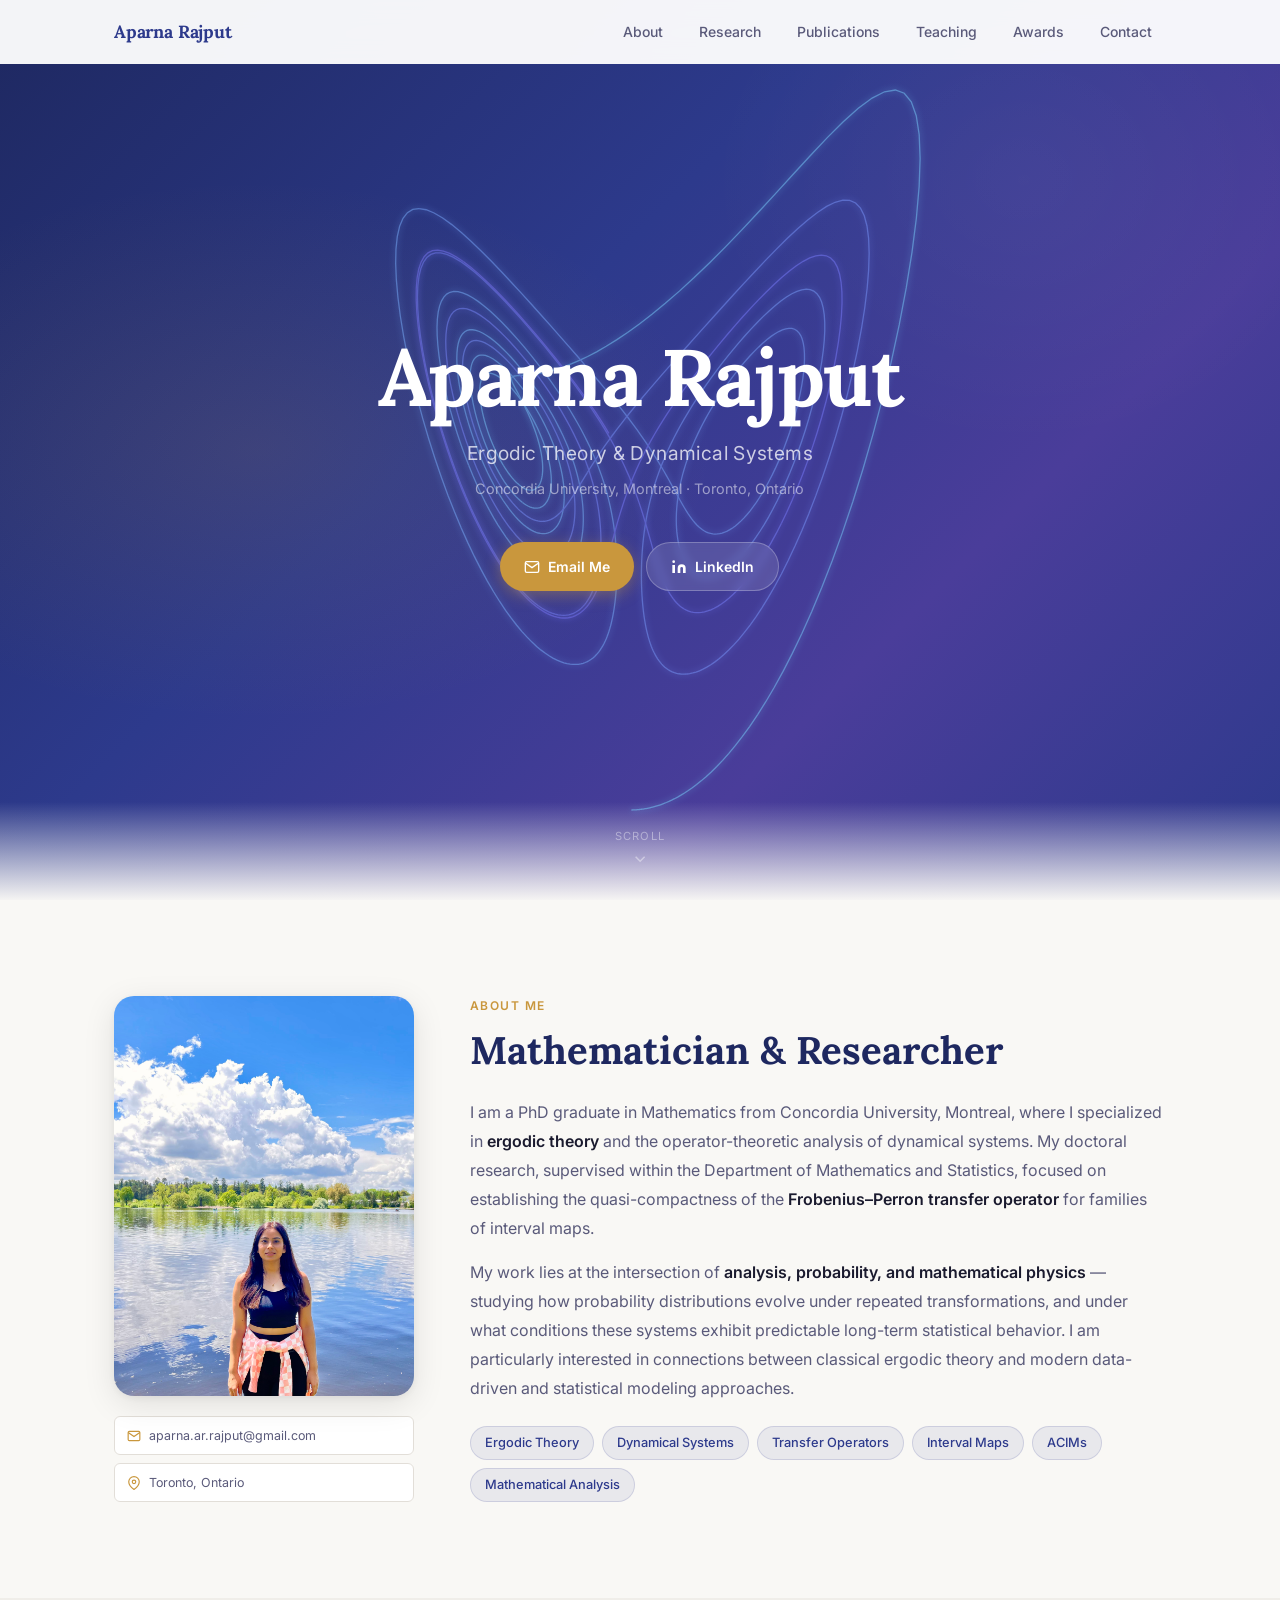
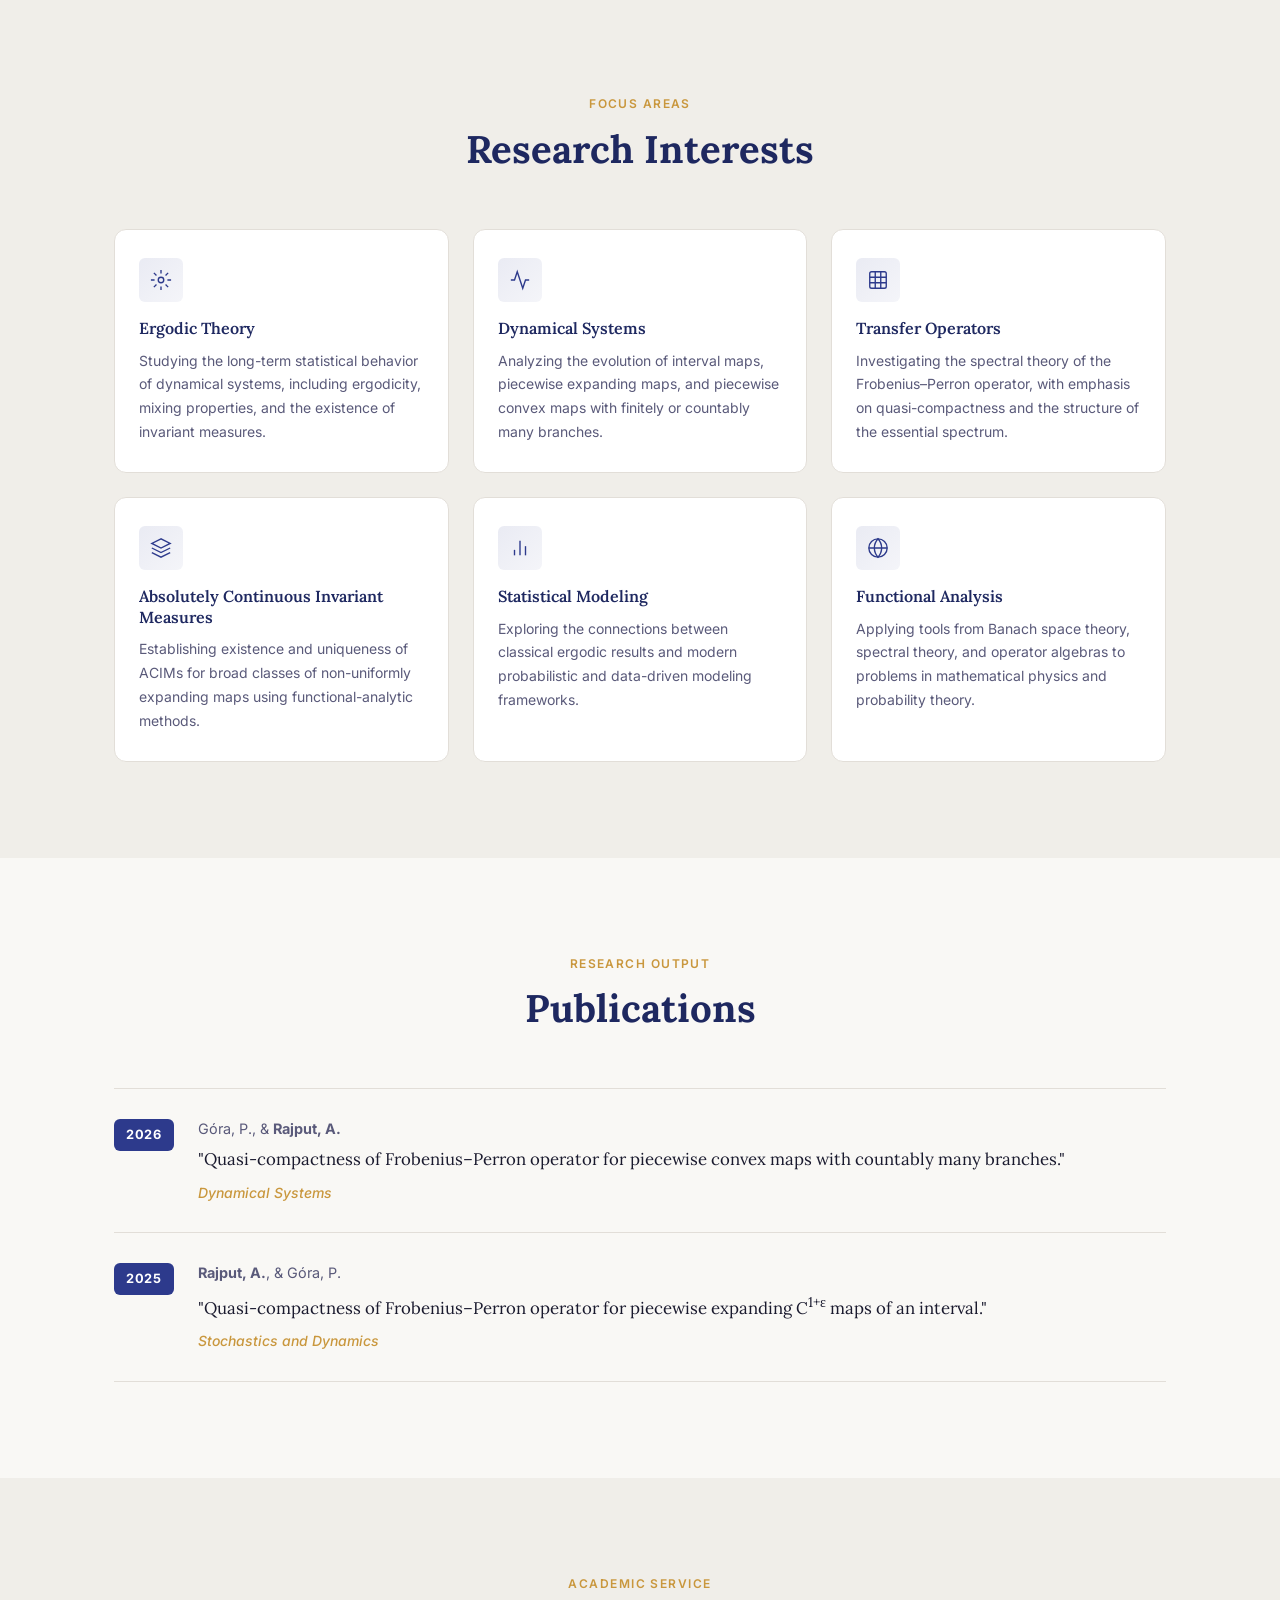
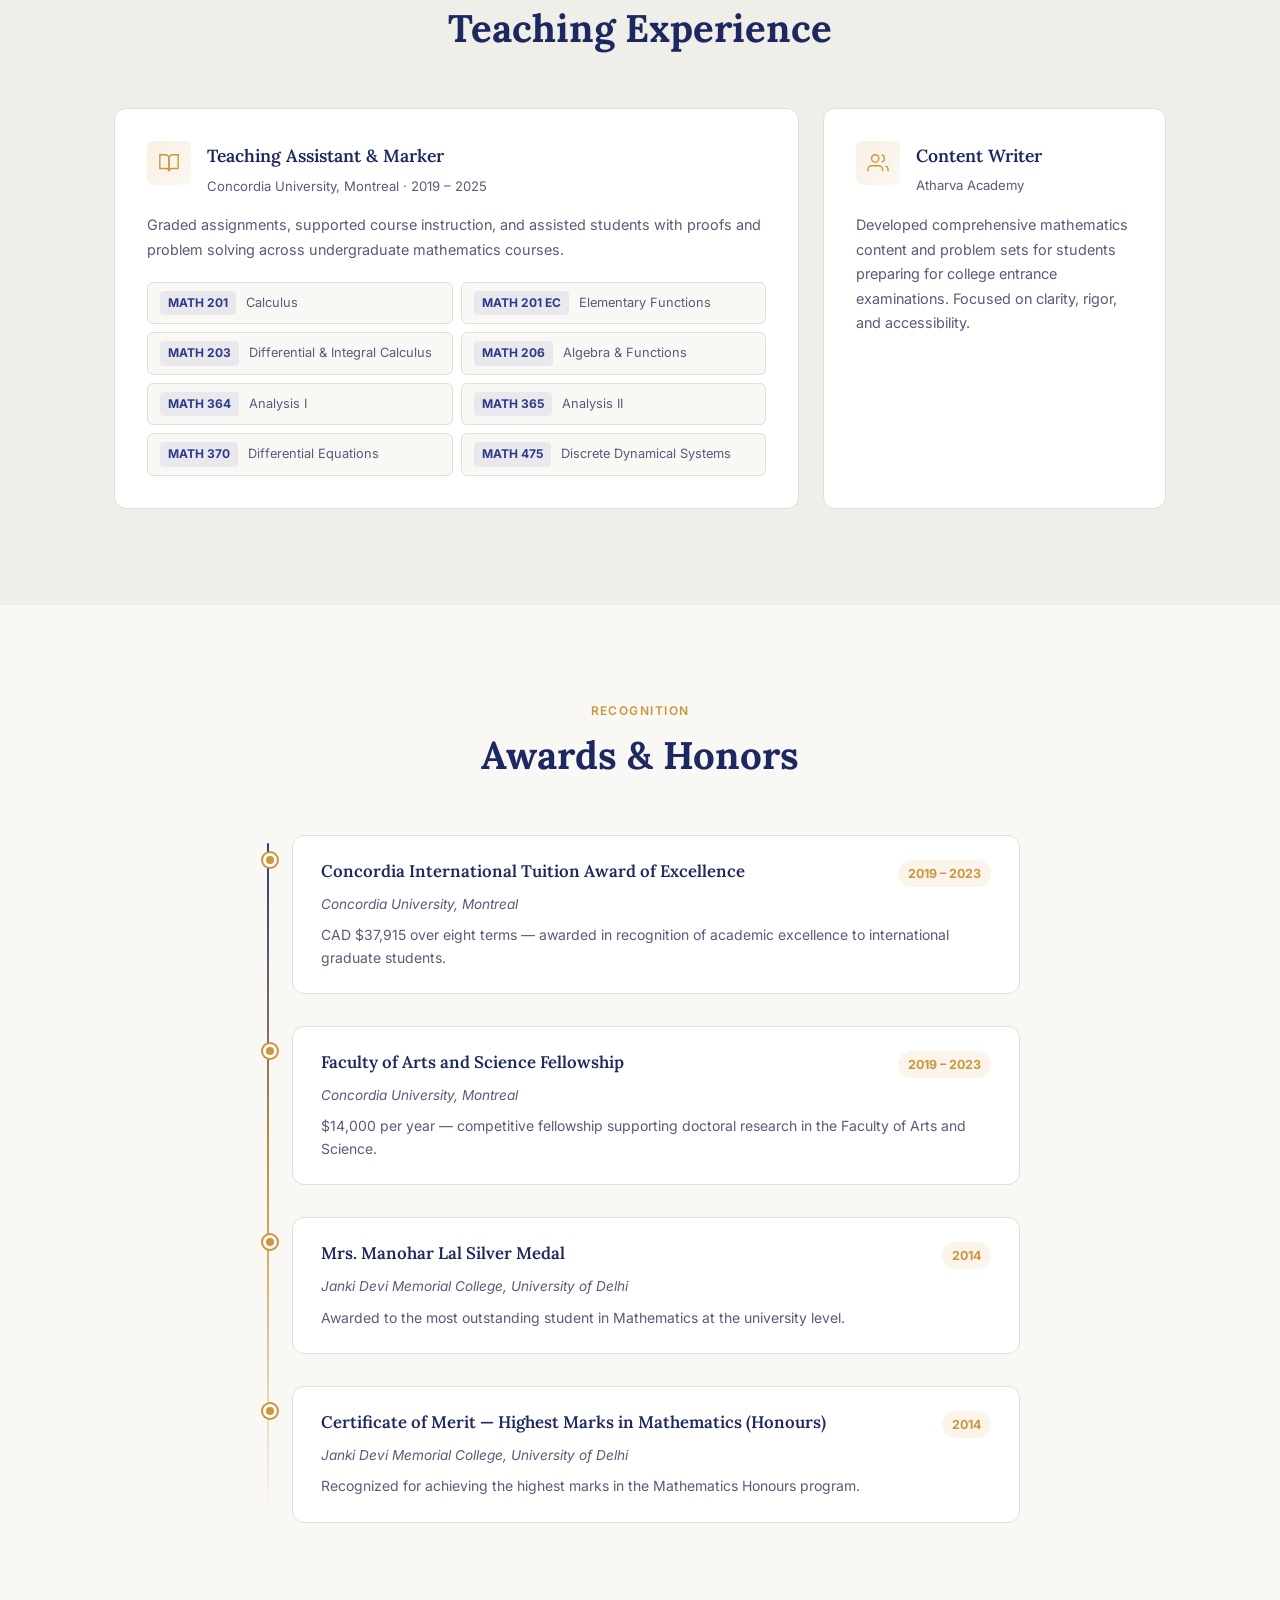
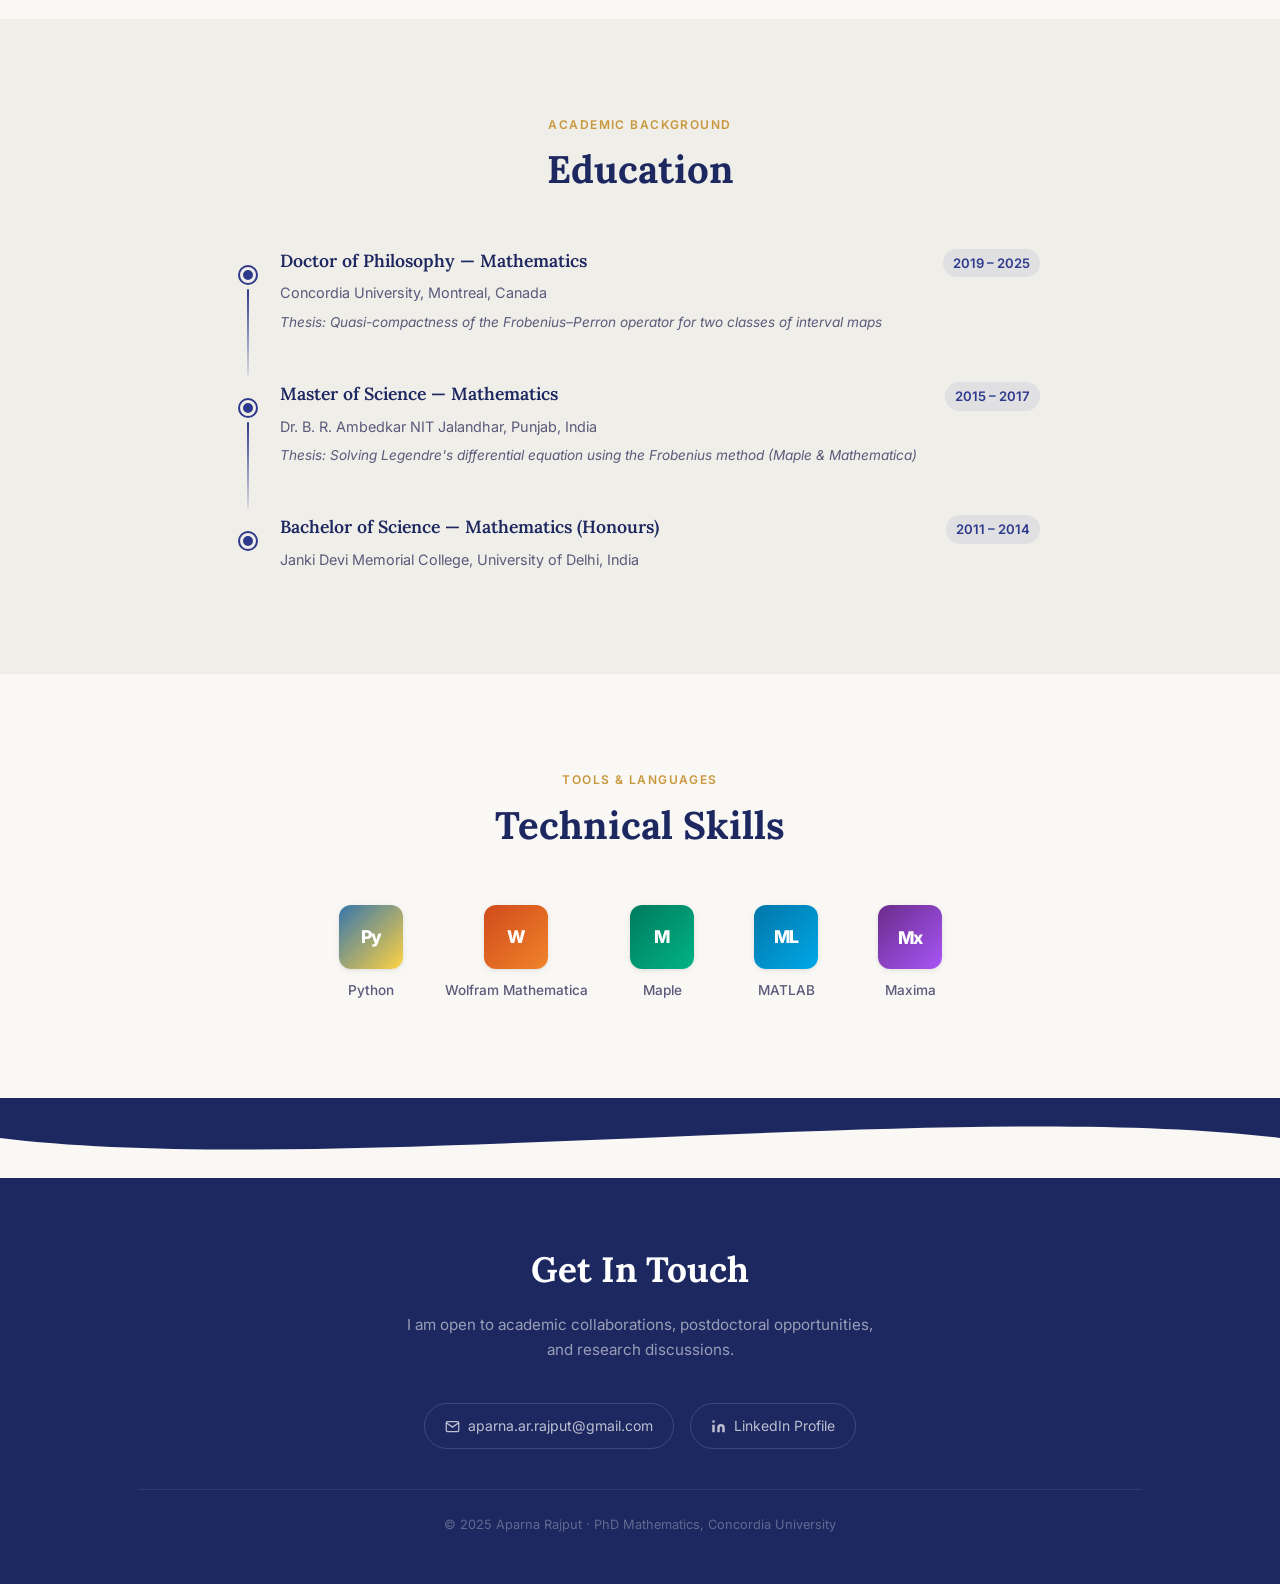
==== index.html @ 983466d7 "Initial commit: academic profile website Co-Authored-By: Claude Sonnet 4.6 <noreply@anthropic.com>" ====
<!DOCTYPE html>
<html lang="en">
<head>
  <meta charset="UTF-8" />
  <meta name="viewport" content="width=device-width, initial-scale=1.0" />
  <title>Aparna Rajput — Mathematician</title>
  <link rel="preconnect" href="https://fonts.googleapis.com" />
  <link rel="preconnect" href="https://fonts.gstatic.com" crossorigin />
  <link href="https://fonts.googleapis.com/css2?family=Lora:ital,wght@0,400;0,600;0,700;1,400&family=Inter:wght@300;400;500;600&display=swap" rel="stylesheet" />
  <link rel="stylesheet" href="style.css" />
</head>
<body>

  <!-- ======= NAVBAR ======= -->
  <nav class="navbar" id="navbar">
    <div class="nav-container">
      <a href="#home" class="nav-logo">Aparna Rajput</a>
      <button class="nav-toggle" id="navToggle" aria-label="Toggle navigation">
        <span></span><span></span><span></span>
      </button>
      <ul class="nav-links" id="navLinks">
        <li><a href="#about">About</a></li>
        <li><a href="#research">Research</a></li>
        <li><a href="#publications">Publications</a></li>
        <li><a href="#teaching">Teaching</a></li>
        <li><a href="#awards">Awards</a></li>
        <li><a href="#contact">Contact</a></li>
      </ul>
    </div>
  </nav>

  <!-- ======= HERO ======= -->
  <section class="hero" id="home">
    <div class="hero-bg"></div>
    <canvas id="lorenz-canvas" aria-hidden="true"></canvas>
    <div class="hero-content">    
      <h1 class="hero-name">Aparna Rajput</h1>
      <p class="hero-subtitle">Ergodic Theory &amp; Dynamical Systems</p>
      <p class="hero-institution">Concordia University, Montreal · Toronto, Ontario</p>
      <div class="hero-actions">
        <a href="mailto:aparna.ar.rajput@gmail.com" class="btn btn-primary">
          <svg viewBox="0 0 24 24" fill="none" stroke="currentColor" stroke-width="2"><path d="M4 4h16c1.1 0 2 .9 2 2v12c0 1.1-.9 2-2 2H4c-1.1 0-2-.9-2-2V6c0-1.1.9-2 2-2z"/><polyline points="22,6 12,13 2,6"/></svg>
          Email Me
        </a>
        <a href="https://linkedin.com/in/aparna-rajput-956a16123" target="_blank" rel="noopener" class="btn btn-secondary">
          <svg viewBox="0 0 24 24" fill="currentColor"><path d="M16 8a6 6 0 016 6v7h-4v-7a2 2 0 00-2-2 2 2 0 00-2 2v7h-4v-7a6 6 0 016-6zM2 9h4v12H2z"/><circle cx="4" cy="4" r="2"/></svg>
          LinkedIn
        </a>
      </div>
    </div>
    <div class="hero-scroll-hint">
      <span>scroll</span>
      <svg viewBox="0 0 24 24" fill="none" stroke="currentColor" stroke-width="2"><polyline points="6 9 12 15 18 9"/></svg>
    </div>
  </section>

  <!-- ======= ABOUT ======= -->
  <section class="section" id="about">
    <div class="container">
      <div class="about-grid">
        <div class="about-photo-col">
          <div class="photo-frame">
            <img src="assets/aparna-img.jpg" alt="Aparna Rajput" class="profile-photo" onerror="this.parentElement.classList.add('photo-placeholder')" />
            <div class="photo-overlay-text">Add your<br>photo here</div>
          </div>
          <div class="contact-pills">
            <a href="mailto:aparna.ar.rajput@gmail.com" class="contact-pill">
              <svg viewBox="0 0 24 24" fill="none" stroke="currentColor" stroke-width="2"><path d="M4 4h16c1.1 0 2 .9 2 2v12c0 1.1-.9 2-2 2H4c-1.1 0-2-.9-2-2V6c0-1.1.9-2 2-2z"/><polyline points="22,6 12,13 2,6"/></svg>
              aparna.ar.rajput@gmail.com
            </a>
            <span class="contact-pill no-link">
              <svg viewBox="0 0 24 24" fill="none" stroke="currentColor" stroke-width="2"><path d="M21 10c0 7-9 13-9 13s-9-6-9-13a9 9 0 0118 0z"/><circle cx="12" cy="10" r="3"/></svg>
              Toronto, Ontario
            </span>
          </div>
        </div>
        <div class="about-text-col">
          <div class="section-label">About Me</div>
          <h2 class="section-title">Mathematician &amp; Researcher</h2>
          <p class="about-bio">
            I am a PhD graduate in Mathematics from Concordia University, Montreal, where I specialized in <strong>ergodic theory</strong> and the operator-theoretic analysis of dynamical systems. My doctoral research, supervised within the Department of Mathematics and Statistics, focused on establishing the quasi-compactness of the <strong>Frobenius–Perron transfer operator</strong> for families of interval maps.
          </p>
          <p class="about-bio">
            My work lies at the intersection of <strong>analysis, probability, and mathematical physics</strong> — studying how probability distributions evolve under repeated transformations, and under what conditions these systems exhibit predictable long-term statistical behavior. I am particularly interested in connections between classical ergodic theory and modern data-driven and statistical modeling approaches.
          </p>
          <div class="keyword-tags">
            <span class="tag">Ergodic Theory</span>
            <span class="tag">Dynamical Systems</span>
            <span class="tag">Transfer Operators</span>
            <span class="tag">Interval Maps</span>
            <span class="tag">ACIMs</span>
            <span class="tag">Mathematical Analysis</span>
          </div>
        </div>
      </div>
    </div>
  </section>

  <!-- ======= RESEARCH INTERESTS ======= -->
  <section class="section section-alt" id="research">
    <div class="container">
      <div class="section-header">
        <div class="section-label">Focus Areas</div>
        <h2 class="section-title">Research Interests</h2>
      </div>
      <div class="research-grid">
        <div class="research-card">
          <div class="research-icon">
            <svg viewBox="0 0 24 24" fill="none" stroke="currentColor" stroke-width="1.5"><circle cx="12" cy="12" r="3"/><path d="M12 1v4M12 19v4M4.22 4.22l2.83 2.83M16.95 16.95l2.83 2.83M1 12h4M19 12h4M4.22 19.78l2.83-2.83M16.95 7.05l2.83-2.83"/></svg>
          </div>
          <h3>Ergodic Theory</h3>
          <p>Studying the long-term statistical behavior of dynamical systems, including ergodicity, mixing properties, and the existence of invariant measures.</p>
        </div>
        <div class="research-card">
          <div class="research-icon">
            <svg viewBox="0 0 24 24" fill="none" stroke="currentColor" stroke-width="1.5"><polyline points="22 12 18 12 15 21 9 3 6 12 2 12"/></svg>
          </div>
          <h3>Dynamical Systems</h3>
          <p>Analyzing the evolution of interval maps, piecewise expanding maps, and piecewise convex maps with finitely or countably many branches.</p>
        </div>
        <div class="research-card">
          <div class="research-icon">
            <svg viewBox="0 0 24 24" fill="none" stroke="currentColor" stroke-width="1.5"><rect x="3" y="3" width="18" height="18" rx="2"/><path d="M3 9h18M3 15h18M9 3v18M15 3v18"/></svg>
          </div>
          <h3>Transfer Operators</h3>
          <p>Investigating the spectral theory of the Frobenius–Perron operator, with emphasis on quasi-compactness and the structure of the essential spectrum.</p>
        </div>
        <div class="research-card">
          <div class="research-icon">
            <svg viewBox="0 0 24 24" fill="none" stroke="currentColor" stroke-width="1.5"><path d="M12 2L2 7l10 5 10-5-10-5zM2 17l10 5 10-5M2 12l10 5 10-5"/></svg>
          </div>
          <h3>Absolutely Continuous Invariant Measures</h3>
          <p>Establishing existence and uniqueness of ACIMs for broad classes of non-uniformly expanding maps using functional-analytic methods.</p>
        </div>
        <div class="research-card">
          <div class="research-icon">
            <svg viewBox="0 0 24 24" fill="none" stroke="currentColor" stroke-width="1.5"><line x1="18" y1="20" x2="18" y2="10"/><line x1="12" y1="20" x2="12" y2="4"/><line x1="6" y1="20" x2="6" y2="14"/></svg>
          </div>
          <h3>Statistical Modeling</h3>
          <p>Exploring the connections between classical ergodic results and modern probabilistic and data-driven modeling frameworks.</p>
        </div>
        <div class="research-card">
          <div class="research-icon">
            <svg viewBox="0 0 24 24" fill="none" stroke="currentColor" stroke-width="1.5"><circle cx="12" cy="12" r="10"/><path d="M2 12h20M12 2a15.3 15.3 0 014 10 15.3 15.3 0 01-4 10 15.3 15.3 0 01-4-10 15.3 15.3 0 014-10z"/></svg>
          </div>
          <h3>Functional Analysis</h3>
          <p>Applying tools from Banach space theory, spectral theory, and operator algebras to problems in mathematical physics and probability theory.</p>
        </div>
      </div>
    </div>
  </section>

  <!-- ======= PUBLICATIONS ======= -->
  <section class="section" id="publications">
    <div class="container">
      <div class="section-header">
        <div class="section-label">Research Output</div>
        <h2 class="section-title">Publications</h2>
      </div>
      <div class="publications-list">

        <div class="publication-item">
          <div class="pub-year-badge">2026</div>
          <div class="pub-content">
            <p class="pub-authors">Góra, P., &amp; <strong>Rajput, A.</strong></p>
            <p class="pub-title">"Quasi-compactness of Frobenius–Perron operator for piecewise convex maps with countably many branches."</p>
            <p class="pub-journal"><em>Dynamical Systems</em></p>
          </div>
        </div>

        <div class="publication-item">
          <div class="pub-year-badge">2025</div>
          <div class="pub-content">
            <p class="pub-authors"><strong>Rajput, A.</strong>, &amp; Góra, P.</p>
            <p class="pub-title">"Quasi-compactness of Frobenius–Perron operator for piecewise expanding C<sup>1+ε</sup> maps of an interval."</p>
            <p class="pub-journal"><em>Stochastics and Dynamics</em></p>
          </div>
        </div>

      </div>
    </div>
  </section>

  <!-- ======= TEACHING ======= -->
  <section class="section section-alt" id="teaching">
    <div class="container">
      <div class="section-header">
        <div class="section-label">Academic Service</div>
        <h2 class="section-title">Teaching Experience</h2>
      </div>
      <div class="teaching-grid">
        <div class="teaching-block">
          <div class="teaching-header">
            <div class="teaching-icon">
              <svg viewBox="0 0 24 24" fill="none" stroke="currentColor" stroke-width="1.5"><path d="M2 3h6a4 4 0 014 4v14a3 3 0 00-3-3H2z"/><path d="M22 3h-6a4 4 0 00-4 4v14a3 3 0 013-3h7z"/></svg>
            </div>
            <div>
              <h3>Teaching Assistant &amp; Marker</h3>
              <p class="teaching-institution">Concordia University, Montreal · 2019 – 2025</p>
            </div>
          </div>
          <p class="teaching-desc">Graded assignments, supported course instruction, and assisted students with proofs and problem solving across undergraduate mathematics courses.</p>
          <div class="course-list">
            <div class="course-item">
              <span class="course-code">MATH 201</span>
              <span class="course-name">Calculus</span>
            </div>
            <div class="course-item">
              <span class="course-code">MATH 201 EC</span>
              <span class="course-name">Elementary Functions</span>
            </div>
            <div class="course-item">
              <span class="course-code">MATH 203</span>
              <span class="course-name">Differential &amp; Integral Calculus</span>
            </div>
            <div class="course-item">
              <span class="course-code">MATH 206</span>
              <span class="course-name">Algebra &amp; Functions</span>
            </div>
            <div class="course-item">
              <span class="course-code">MATH 364</span>
              <span class="course-name">Analysis I</span>
            </div>
            <div class="course-item">
              <span class="course-code">MATH 365</span>
              <span class="course-name">Analysis II</span>
            </div>
            <div class="course-item">
              <span class="course-code">MATH 370</span>
              <span class="course-name">Differential Equations</span>
            </div>
            <div class="course-item">
              <span class="course-code">MATH 475</span>
              <span class="course-name">Discrete Dynamical Systems</span>
            </div>
          </div>
        </div>

        <div class="teaching-block">
          <div class="teaching-header">
            <div class="teaching-icon">
              <svg viewBox="0 0 24 24" fill="none" stroke="currentColor" stroke-width="1.5"><path d="M17 21v-2a4 4 0 00-4-4H5a4 4 0 00-4 4v2"/><circle cx="9" cy="7" r="4"/><path d="M23 21v-2a4 4 0 00-3-3.87M16 3.13a4 4 0 010 7.75"/></svg>
            </div>
            <div>
              <h3>Content Writer</h3>
              <p class="teaching-institution">Atharva Academy</p>
            </div>
          </div>
          <p class="teaching-desc">Developed comprehensive mathematics content and problem sets for students preparing for college entrance examinations. Focused on clarity, rigor, and accessibility.</p>
        </div>
      </div>
    </div>
  </section>

  <!-- ======= AWARDS ======= -->
  <section class="section" id="awards">
    <div class="container">
      <div class="section-header">
        <div class="section-label">Recognition</div>
        <h2 class="section-title">Awards &amp; Honors</h2>
      </div>
      <div class="awards-timeline">

        <div class="award-item">
          <div class="award-dot"></div>
          <div class="award-card">
            <div class="award-top">
              <h3 class="award-name">Concordia International Tuition Award of Excellence</h3>
              <span class="award-year">2019 – 2023</span>
            </div>
            <p class="award-institution">Concordia University, Montreal</p>
            <p class="award-detail">CAD $37,915 over eight terms — awarded in recognition of academic excellence to international graduate students.</p>
          </div>
        </div>

        <div class="award-item">
          <div class="award-dot"></div>
          <div class="award-card">
            <div class="award-top">
              <h3 class="award-name">Faculty of Arts and Science Fellowship</h3>
              <span class="award-year">2019 – 2023</span>
            </div>
            <p class="award-institution">Concordia University, Montreal</p>
            <p class="award-detail">$14,000 per year — competitive fellowship supporting doctoral research in the Faculty of Arts and Science.</p>
          </div>
        </div>

        <div class="award-item">
          <div class="award-dot"></div>
          <div class="award-card">
            <div class="award-top">
              <h3 class="award-name">Mrs. Manohar Lal Silver Medal</h3>
              <span class="award-year">2014</span>
            </div>
            <p class="award-institution">Janki Devi Memorial College, University of Delhi</p>
            <p class="award-detail">Awarded to the most outstanding student in Mathematics at the university level.</p>
          </div>
        </div>

        <div class="award-item">
          <div class="award-dot"></div>
          <div class="award-card">
            <div class="award-top">
              <h3 class="award-name">Certificate of Merit — Highest Marks in Mathematics (Honours)</h3>
              <span class="award-year">2014</span>
            </div>
            <p class="award-institution">Janki Devi Memorial College, University of Delhi</p>
            <p class="award-detail">Recognized for achieving the highest marks in the Mathematics Honours program.</p>
          </div>
        </div>

      </div>
    </div>
  </section>

  <!-- ======= EDUCATION ======= -->
  <section class="section section-alt" id="education">
    <div class="container">
      <div class="section-header">
        <div class="section-label">Academic Background</div>
        <h2 class="section-title">Education</h2>
      </div>
      <div class="edu-timeline">

        <div class="edu-item">
          <div class="edu-marker">
            <div class="edu-dot"></div>
            <div class="edu-line"></div>
          </div>
          <div class="edu-card">
            <div class="edu-degree-row">
              <h3 class="edu-degree">Doctor of Philosophy — Mathematics</h3>
              <span class="edu-years">2019 – 2025</span>
            </div>
            <p class="edu-institution">Concordia University, Montreal, Canada</p>
            <p class="edu-thesis">Thesis: Quasi-compactness of the Frobenius–Perron operator for two classes of interval maps</p>
          </div>
        </div>

        <div class="edu-item">
          <div class="edu-marker">
            <div class="edu-dot"></div>
            <div class="edu-line"></div>
          </div>
          <div class="edu-card">
            <div class="edu-degree-row">
              <h3 class="edu-degree">Master of Science — Mathematics</h3>
              <span class="edu-years">2015 – 2017</span>
            </div>
            <p class="edu-institution">Dr. B. R. Ambedkar NIT Jalandhar, Punjab, India</p>
            <p class="edu-thesis">Thesis: Solving Legendre's differential equation using the Frobenius method (Maple &amp; Mathematica)</p>
          </div>
        </div>

        <div class="edu-item">
          <div class="edu-marker">
            <div class="edu-dot"></div>
          </div>
          <div class="edu-card">
            <div class="edu-degree-row">
              <h3 class="edu-degree">Bachelor of Science — Mathematics (Honours)</h3>
              <span class="edu-years">2011 – 2014</span>
            </div>
            <p class="edu-institution">Janki Devi Memorial College, University of Delhi, India</p>
          </div>
        </div>

      </div>
    </div>
  </section>

  <!-- ======= SKILLS ======= -->
  <section class="section" id="skills">
    <div class="container">
      <div class="section-header">
        <div class="section-label">Tools &amp; Languages</div>
        <h2 class="section-title">Technical Skills</h2>
      </div>
      <div class="skills-grid">
        <div class="skill-item">
          <div class="skill-icon skill-python">Py</div>
          <span>Python</span>
        </div>
        <div class="skill-item">
          <div class="skill-icon skill-math">W</div>
          <span>Wolfram Mathematica</span>
        </div>
        <div class="skill-item">
          <div class="skill-icon skill-maple">M</div>
          <span>Maple</span>
        </div>
        <div class="skill-item">
          <div class="skill-icon skill-matlab">ML</div>
          <span>MATLAB</span>
        </div>
        <div class="skill-item">
          <div class="skill-icon skill-maxima">Mx</div>
          <span>Maxima</span>
        </div>
      </div>
    </div>
  </section>

  <!-- ======= CONTACT / FOOTER ======= -->
  <footer class="footer" id="contact">
    <div class="footer-wave">
      <svg viewBox="0 0 1440 80" preserveAspectRatio="none"><path d="M0,40 C360,80 1080,0 1440,40 L1440,80 L0,80 Z" fill="var(--color-bg)"/></svg>
    </div>
    <div class="footer-inner">
      <div class="container">
        <h2 class="footer-title">Get In Touch</h2>
        <p class="footer-sub">I am open to academic collaborations, postdoctoral opportunities, and research discussions.</p>
        <div class="footer-links">
          <a href="mailto:aparna.ar.rajput@gmail.com" class="footer-link">
            <svg viewBox="0 0 24 24" fill="none" stroke="currentColor" stroke-width="2"><path d="M4 4h16c1.1 0 2 .9 2 2v12c0 1.1-.9 2-2 2H4c-1.1 0-2-.9-2-2V6c0-1.1.9-2 2-2z"/><polyline points="22,6 12,13 2,6"/></svg>
            aparna.ar.rajput@gmail.com
          </a>
          <a href="https://linkedin.com/in/aparna-rajput-956a16123" target="_blank" rel="noopener" class="footer-link">
            <svg viewBox="0 0 24 24" fill="currentColor"><path d="M16 8a6 6 0 016 6v7h-4v-7a2 2 0 00-2-2 2 2 0 00-2 2v7h-4v-7a6 6 0 016-6zM2 9h4v12H2z"/><circle cx="4" cy="4" r="2"/></svg>
            LinkedIn Profile
          </a>
        </div>
        <div class="footer-divider"></div>
        <p class="footer-copy">&copy; 2025 Aparna Rajput · PhD Mathematics, Concordia University</p>
      </div>
    </div>
  </footer>

  <script src="script.js"></script>
</body>
</html>
---- style.css ----
/* ============================================================
   APARNA RAJPUT — ACADEMIC PROFILE
   ============================================================ */

/* ---- CUSTOM PROPERTIES ---- */
:root {
  --color-primary: #2D3A8C;
  --color-primary-light: #3D4EA8;
  --color-primary-dark: #1E2860;
  --color-accent: #C9973D;
  --color-accent-light: #E0AE55;
  --color-bg: #F9F8F5;
  --color-bg-alt: #F0EEE9;
  --color-surface: #FFFFFF;
  --color-text: #1A1A2E;
  --color-text-muted: #5A5A7A;
  --color-border: #E2DED8;

  --font-serif: 'Lora', Georgia, serif;
  --font-sans: 'Inter', -apple-system, BlinkMacSystemFont, sans-serif;

  --radius-sm: 6px;
  --radius-md: 12px;
  --radius-lg: 20px;
  --shadow-sm: 0 1px 4px rgba(0,0,0,0.07), 0 2px 8px rgba(0,0,0,0.05);
  --shadow-md: 0 4px 16px rgba(0,0,0,0.08), 0 2px 6px rgba(0,0,0,0.05);
  --shadow-lg: 0 8px 32px rgba(0,0,0,0.10), 0 2px 8px rgba(0,0,0,0.06);

  --navbar-height: 64px;
  --section-padding: 96px;
}

/* ---- RESET ---- */
*, *::before, *::after { box-sizing: border-box; margin: 0; padding: 0; }
html { scroll-behavior: smooth; font-size: 16px; }
body {
  font-family: var(--font-sans);
  background-color: var(--color-bg);
  color: var(--color-text);
  line-height: 1.7;
  -webkit-font-smoothing: antialiased;
}
img { max-width: 100%; display: block; }
a { color: inherit; text-decoration: none; }
ul { list-style: none; }

/* ---- LAYOUT ---- */
.container {
  max-width: 1100px;
  margin: 0 auto;
  padding: 0 24px;
}

.section {
  padding: var(--section-padding) 0;
  background: var(--color-bg);
}
.section-alt {
  background: var(--color-bg-alt);
}

.section-header {
  text-align: center;
  margin-bottom: 56px;
}

.section-label {
  font-family: var(--font-sans);
  font-size: 0.75rem;
  font-weight: 600;
  letter-spacing: 0.12em;
  text-transform: uppercase;
  color: var(--color-accent);
  margin-bottom: 10px;
}

.section-title {
  font-family: var(--font-serif);
  font-size: clamp(1.8rem, 3vw, 2.4rem);
  font-weight: 700;
  color: var(--color-primary-dark);
  line-height: 1.25;
}

/* ---- NAVBAR ---- */
.navbar {
  position: fixed;
  top: 0;
  left: 0;
  right: 0;
  z-index: 1000;
  height: var(--navbar-height);
  background: rgba(255, 255, 255, 0.95);
  backdrop-filter: blur(12px);
  -webkit-backdrop-filter: blur(12px);
  border-bottom: 1px solid transparent;
  transition: border-color 0.3s, box-shadow 0.3s;
}
.navbar.scrolled {
  border-bottom-color: var(--color-border);
  box-shadow: var(--shadow-sm);
}
.nav-container {
  max-width: 1100px;
  margin: 0 auto;
  padding: 0 24px;
  height: 100%;
  display: flex;
  align-items: center;
  justify-content: space-between;
}
.nav-logo {
  font-family: var(--font-serif);
  font-size: 1.1rem;
  font-weight: 700;
  color: var(--color-primary);
  letter-spacing: -0.01em;
}
.nav-links {
  display: flex;
  align-items: center;
  gap: 8px;
}
.nav-links a {
  font-size: 0.875rem;
  font-weight: 500;
  color: var(--color-text-muted);
  padding: 6px 14px;
  border-radius: var(--radius-sm);
  transition: color 0.2s, background 0.2s;
}
.nav-links a:hover,
.nav-links a.active {
  color: var(--color-primary);
  background: rgba(45, 58, 140, 0.07);
}
.nav-toggle {
  display: none;
  flex-direction: column;
  gap: 5px;
  background: none;
  border: none;
  cursor: pointer;
  padding: 4px;
}
.nav-toggle span {
  display: block;
  width: 22px;
  height: 2px;
  background: var(--color-text);
  border-radius: 2px;
  transition: transform 0.3s, opacity 0.3s;
}
.nav-toggle.open span:nth-child(1) { transform: translateY(7px) rotate(45deg); }
.nav-toggle.open span:nth-child(2) { opacity: 0; }
.nav-toggle.open span:nth-child(3) { transform: translateY(-7px) rotate(-45deg); }

/* ---- HERO ---- */
.hero {
  position: relative;
  min-height: 100vh;
  display: flex;
  flex-direction: column;
  align-items: center;
  justify-content: center;
  overflow: hidden;
  padding: calc(var(--navbar-height) + 40px) 24px 80px;
}
.hero-bg {
  position: absolute;
  inset: 0;
  background: linear-gradient(135deg,
    var(--color-primary-dark) 0%,
    var(--color-primary) 40%,
    #4A3D9A 70%,
    #2D3A8C 100%);
  z-index: 0;
}
.hero-bg::before {
  content: '';
  position: absolute;
  inset: 0;
  background:
    radial-gradient(ellipse 60% 50% at 20% 50%, rgba(201,151,61,0.12) 0%, transparent 60%),
    radial-gradient(ellipse 50% 60% at 80% 20%, rgba(255,255,255,0.04) 0%, transparent 50%);
}
.hero-bg::after {
  content: '';
  position: absolute;
  bottom: -2px;
  left: 0;
  right: 0;
  height: 100px;
  background: linear-gradient(to bottom, transparent, var(--color-bg));
}
#lorenz-canvas {
  position: absolute;
  inset: 0;
  width: 100%;
  height: 100%;
  z-index: 0;
  opacity: 0.55;
  pointer-events: none;
}
.hero-content {
  position: relative;
  z-index: 1;
  text-align: center;
  max-width: 760px;
}
.hero-tag {
  display: inline-block;
  font-size: 0.8rem;
  font-weight: 600;
  letter-spacing: 0.14em;
  text-transform: uppercase;
  color: var(--color-accent-light);
  background: rgba(201,151,61,0.15);
  border: 1px solid rgba(201,151,61,0.3);
  border-radius: 100px;
  padding: 5px 16px;
  margin-bottom: 24px;
}
.hero-name {
  font-family: var(--font-serif);
  font-size: clamp(2.8rem, 7vw, 5rem);
  font-weight: 700;
  color: #FFFFFF;
  line-height: 1.1;
  letter-spacing: -0.02em;
  margin-bottom: 16px;
}
.hero-subtitle {
  font-size: clamp(1rem, 2vw, 1.2rem);
  font-weight: 400;
  color: rgba(255,255,255,0.75);
  margin-bottom: 8px;
  letter-spacing: 0.02em;
}
.hero-institution {
  font-size: 0.9rem;
  color: rgba(255,255,255,0.5);
  margin-bottom: 40px;
}
.hero-actions {
  display: flex;
  gap: 12px;
  justify-content: center;
  flex-wrap: wrap;
}

/* ---- BUTTONS ---- */
.btn {
  display: inline-flex;
  align-items: center;
  gap: 8px;
  padding: 12px 24px;
  border-radius: 100px;
  font-size: 0.875rem;
  font-weight: 600;
  transition: transform 0.2s, box-shadow 0.2s, background 0.2s;
  cursor: pointer;
}
.btn svg { width: 16px; height: 16px; flex-shrink: 0; }
.btn:hover { transform: translateY(-2px); }
.btn-primary {
  background: var(--color-accent);
  color: #fff;
  box-shadow: 0 4px 16px rgba(201,151,61,0.4);
}
.btn-primary:hover {
  background: var(--color-accent-light);
  box-shadow: 0 6px 20px rgba(201,151,61,0.5);
}
.btn-secondary {
  background: rgba(255,255,255,0.12);
  color: #fff;
  border: 1px solid rgba(255,255,255,0.25);
  backdrop-filter: blur(4px);
}
.btn-secondary:hover {
  background: rgba(255,255,255,0.2);
}
.btn-outline {
  background: transparent;
  color: rgba(255,255,255,0.85);
  border: 1px solid rgba(255,255,255,0.3);
}
.btn-outline:hover {
  background: rgba(255,255,255,0.08);
  color: #fff;
}

/* Scroll hint */
.hero-scroll-hint {
  position: absolute;
  bottom: 32px;
  left: 50%;
  transform: translateX(-50%);
  z-index: 1;
  display: flex;
  flex-direction: column;
  align-items: center;
  gap: 4px;
  color: rgba(255,255,255,0.4);
  font-size: 0.7rem;
  letter-spacing: 0.1em;
  text-transform: uppercase;
  animation: bounce 2s ease-in-out infinite;
}
.hero-scroll-hint svg { width: 18px; height: 18px; }
@keyframes bounce {
  0%, 100% { transform: translateX(-50%) translateY(0); }
  50% { transform: translateX(-50%) translateY(6px); }
}

/* ---- ABOUT ---- */
.about-grid {
  display: grid;
  grid-template-columns: 300px 1fr;
  gap: 56px;
  align-items: start;
}
.photo-frame {
  position: relative;
  border-radius: var(--radius-lg);
  overflow: hidden;
  aspect-ratio: 3/4;
  background: var(--color-bg-alt);
  box-shadow: var(--shadow-lg);
  /* Force GPU layer — prevents border-radius compositing blur */
  transform: translateZ(0);
  -webkit-transform: translateZ(0);
  /* Crisp subpixel rendering */
  -webkit-backface-visibility: hidden;
  backface-visibility: hidden;
}
.profile-photo {
  /* Absolute fill ensures object-fit works even when parent height
     comes only from aspect-ratio (avoids stretch in some browsers) */
  position: absolute;
  inset: 0;
  width: 100%;
  height: 100%;
  object-fit: cover;
  object-position: center top;
  image-rendering: -webkit-optimize-contrast;
}
.photo-frame.photo-placeholder .profile-photo {
  display: none;
}
.photo-overlay-text {
  display: none;
  position: absolute;
  inset: 0;
  align-items: center;
  justify-content: center;
  text-align: center;
  color: var(--color-text-muted);
  font-size: 0.9rem;
  line-height: 1.5;
  background: linear-gradient(135deg, var(--color-bg-alt), var(--color-border));
}
.photo-frame.photo-placeholder .photo-overlay-text {
  display: flex;
}
.contact-pills {
  display: flex;
  flex-direction: column;
  gap: 8px;
  margin-top: 20px;
}
.contact-pill {
  display: flex;
  align-items: center;
  gap: 8px;
  font-size: 0.78rem;
  color: var(--color-text-muted);
  padding: 8px 12px;
  background: var(--color-surface);
  border-radius: var(--radius-sm);
  border: 1px solid var(--color-border);
  transition: color 0.2s, border-color 0.2s;
  word-break: break-all;
}
.contact-pill svg { width: 14px; height: 14px; flex-shrink: 0; color: var(--color-accent); }
.contact-pill:hover { color: var(--color-primary); border-color: var(--color-primary); }
.contact-pill.no-link { cursor: default; }
.contact-pill.no-link:hover { color: var(--color-text-muted); border-color: var(--color-border); }

.about-text-col .section-label { text-align: left; }
.about-text-col .section-title { text-align: left; margin-bottom: 24px; }
.about-bio {
  color: var(--color-text-muted);
  margin-bottom: 16px;
  font-size: 1rem;
  line-height: 1.8;
}
.about-bio strong { color: var(--color-text); font-weight: 600; }
.keyword-tags {
  display: flex;
  flex-wrap: wrap;
  gap: 8px;
  margin-top: 24px;
}
.tag {
  font-size: 0.8rem;
  font-weight: 500;
  padding: 5px 14px;
  border-radius: 100px;
  background: rgba(45,58,140,0.08);
  color: var(--color-primary);
  border: 1px solid rgba(45,58,140,0.15);
}

/* ---- RESEARCH CARDS ---- */
.research-grid {
  display: grid;
  grid-template-columns: repeat(3, 1fr);
  gap: 24px;
}
.research-card {
  background: var(--color-surface);
  border-radius: var(--radius-md);
  padding: 28px 24px;
  border: 1px solid var(--color-border);
  transition: transform 0.25s, box-shadow 0.25s, border-color 0.25s;
}
.research-card:hover {
  transform: translateY(-4px);
  box-shadow: var(--shadow-md);
  border-color: rgba(45,58,140,0.2);
}
.research-icon {
  width: 44px;
  height: 44px;
  background: linear-gradient(135deg, rgba(45,58,140,0.1), rgba(45,58,140,0.05));
  border-radius: var(--radius-sm);
  display: flex;
  align-items: center;
  justify-content: center;
  margin-bottom: 16px;
  color: var(--color-primary);
}
.research-icon svg { width: 22px; height: 22px; }
.research-card h3 {
  font-family: var(--font-serif);
  font-size: 1rem;
  font-weight: 600;
  color: var(--color-primary-dark);
  margin-bottom: 10px;
  line-height: 1.3;
}
.research-card p {
  font-size: 0.875rem;
  color: var(--color-text-muted);
  line-height: 1.7;
}

/* ---- PUBLICATIONS ---- */
.publications-list {
  display: flex;
  flex-direction: column;
  gap: 0;
}
.publication-item {
  display: flex;
  gap: 24px;
  padding: 28px 0;
  border-bottom: 1px solid var(--color-border);
  align-items: flex-start;
}
.publication-item:first-child { border-top: 1px solid var(--color-border); }
.pub-year-badge {
  flex-shrink: 0;
  width: 60px;
  height: 32px;
  background: var(--color-primary);
  color: #fff;
  border-radius: var(--radius-sm);
  display: flex;
  align-items: center;
  justify-content: center;
  font-size: 0.8rem;
  font-weight: 700;
  letter-spacing: 0.04em;
  margin-top: 2px;
}
.pub-content { flex: 1; }
.pub-authors {
  font-size: 0.9rem;
  color: var(--color-text-muted);
  margin-bottom: 6px;
}
.pub-title {
  font-family: var(--font-serif);
  font-size: 1.05rem;
  color: var(--color-text);
  line-height: 1.5;
  margin-bottom: 8px;
}
.pub-journal {
  font-size: 0.875rem;
  color: var(--color-accent);
  font-weight: 500;
}

/* ---- TEACHING ---- */
.teaching-grid {
  display: grid;
  grid-template-columns: 2fr 1fr;
  gap: 24px;
}
.teaching-block {
  background: var(--color-surface);
  border-radius: var(--radius-md);
  padding: 32px;
  border: 1px solid var(--color-border);
}
.teaching-header {
  display: flex;
  gap: 16px;
  align-items: flex-start;
  margin-bottom: 16px;
}
.teaching-icon {
  width: 44px;
  height: 44px;
  background: linear-gradient(135deg, rgba(201,151,61,0.15), rgba(201,151,61,0.06));
  border-radius: var(--radius-sm);
  display: flex;
  align-items: center;
  justify-content: center;
  flex-shrink: 0;
  color: var(--color-accent);
}
.teaching-icon svg { width: 22px; height: 22px; }
.teaching-block h3 {
  font-family: var(--font-serif);
  font-size: 1.1rem;
  font-weight: 600;
  color: var(--color-primary-dark);
}
.teaching-institution {
  font-size: 0.82rem;
  color: var(--color-text-muted);
  margin-top: 4px;
}
.teaching-desc {
  font-size: 0.9rem;
  color: var(--color-text-muted);
  margin-bottom: 20px;
  line-height: 1.7;
}
.course-list {
  display: grid;
  grid-template-columns: repeat(2, 1fr);
  gap: 8px;
}
.course-item {
  display: flex;
  align-items: center;
  gap: 10px;
  padding: 8px 12px;
  background: var(--color-bg);
  border-radius: var(--radius-sm);
  border: 1px solid var(--color-border);
}
.course-code {
  font-size: 0.75rem;
  font-weight: 700;
  color: var(--color-primary);
  background: rgba(45,58,140,0.08);
  padding: 2px 8px;
  border-radius: 4px;
  white-space: nowrap;
}
.course-name {
  font-size: 0.8rem;
  color: var(--color-text-muted);
  line-height: 1.3;
}

/* ---- AWARDS TIMELINE ---- */
.awards-timeline {
  max-width: 760px;
  margin: 0 auto;
  position: relative;
  padding-left: 32px;
}
.awards-timeline::before {
  content: '';
  position: absolute;
  left: 7px;
  top: 8px;
  bottom: 8px;
  width: 2px;
  background: linear-gradient(to bottom, var(--color-primary), var(--color-accent), transparent);
  border-radius: 2px;
}
.award-item {
  position: relative;
  margin-bottom: 32px;
}
.award-item:last-child { margin-bottom: 0; }
.award-dot {
  position: absolute;
  left: -29px;
  top: 18px;
  width: 14px;
  height: 14px;
  border-radius: 50%;
  background: var(--color-accent);
  border: 3px solid var(--color-bg);
  box-shadow: 0 0 0 2px var(--color-accent);
}
.award-card {
  background: var(--color-surface);
  border-radius: var(--radius-md);
  padding: 24px 28px;
  border: 1px solid var(--color-border);
  transition: box-shadow 0.2s;
}
.award-card:hover { box-shadow: var(--shadow-md); }
.award-top {
  display: flex;
  justify-content: space-between;
  align-items: flex-start;
  gap: 16px;
  margin-bottom: 6px;
}
.award-name {
  font-family: var(--font-serif);
  font-size: 1.05rem;
  font-weight: 600;
  color: var(--color-primary-dark);
  line-height: 1.35;
}
.award-year {
  flex-shrink: 0;
  font-size: 0.78rem;
  font-weight: 700;
  color: var(--color-accent);
  background: rgba(201,151,61,0.1);
  padding: 3px 10px;
  border-radius: 100px;
  white-space: nowrap;
}
.award-institution {
  font-size: 0.85rem;
  color: var(--color-text-muted);
  margin-bottom: 8px;
  font-style: italic;
}
.award-detail {
  font-size: 0.875rem;
  color: var(--color-text-muted);
  line-height: 1.6;
}

/* ---- EDUCATION TIMELINE ---- */
.edu-timeline {
  max-width: 800px;
  margin: 0 auto;
}
.edu-item {
  display: flex;
  gap: 24px;
}
.edu-marker {
  display: flex;
  flex-direction: column;
  align-items: center;
  flex-shrink: 0;
  padding-top: 18px;
}
.edu-dot {
  width: 16px;
  height: 16px;
  border-radius: 50%;
  background: var(--color-primary);
  border: 3px solid var(--color-bg-alt);
  box-shadow: 0 0 0 2px var(--color-primary);
  flex-shrink: 0;
}
.edu-line {
  width: 2px;
  flex: 1;
  min-height: 40px;
  background: linear-gradient(to bottom, var(--color-primary), rgba(45,58,140,0.1));
  margin: 6px 0;
  border-radius: 2px;
}
.edu-card {
  flex: 1;
  padding-bottom: 40px;
}
.edu-item:last-child .edu-card { padding-bottom: 0; }
.edu-degree-row {
  display: flex;
  justify-content: space-between;
  align-items: flex-start;
  gap: 16px;
  margin-bottom: 4px;
}
.edu-degree {
  font-family: var(--font-serif);
  font-size: 1.1rem;
  font-weight: 600;
  color: var(--color-primary-dark);
  line-height: 1.35;
}
.edu-years {
  flex-shrink: 0;
  font-size: 0.82rem;
  font-weight: 600;
  color: var(--color-primary);
  background: rgba(45,58,140,0.08);
  padding: 3px 10px;
  border-radius: 100px;
  white-space: nowrap;
}
.edu-institution {
  font-size: 0.9rem;
  color: var(--color-text-muted);
  margin-bottom: 6px;
}
.edu-thesis {
  font-size: 0.85rem;
  color: var(--color-text-muted);
  font-style: italic;
  line-height: 1.5;
  margin-bottom: 10px;
}
.edu-gpa {
  display: inline-block;
  font-size: 0.78rem;
  font-weight: 700;
  color: var(--color-accent);
  background: rgba(201,151,61,0.1);
  padding: 3px 10px;
  border-radius: 100px;
}

/* ---- SKILLS ---- */
.skills-grid {
  display: flex;
  gap: 24px;
  flex-wrap: wrap;
  justify-content: center;
  max-width: 700px;
  margin: 0 auto;
}
.skill-item {
  display: flex;
  flex-direction: column;
  align-items: center;
  gap: 10px;
  font-size: 0.85rem;
  font-weight: 500;
  color: var(--color-text-muted);
  min-width: 100px;
  text-align: center;
}
.skill-icon {
  width: 64px;
  height: 64px;
  border-radius: var(--radius-md);
  display: flex;
  align-items: center;
  justify-content: center;
  font-size: 1.1rem;
  font-weight: 800;
  font-family: var(--font-sans);
  color: #fff;
  box-shadow: var(--shadow-sm);
  letter-spacing: -0.03em;
}
.skill-python  { background: linear-gradient(135deg, #3776ab, #ffd343); }
.skill-math    { background: linear-gradient(135deg, #d04b1c, #f1832a); }
.skill-maple   { background: linear-gradient(135deg, #007a5e, #00b386); }
.skill-matlab  { background: linear-gradient(135deg, #0076a8, #00a8e8); }
.skill-maxima  { background: linear-gradient(135deg, #6b2d8b, #a855f7); }

/* ---- FOOTER ---- */
.footer {
  background: var(--color-primary-dark);
  position: relative;
}
.footer-wave {
  position: relative;
  height: 80px;
  overflow: hidden;
  margin-bottom: -2px;
}
.footer-wave svg {
  position: absolute;
  bottom: 0;
  width: 100%;
  height: 100%;
}
.footer-inner {
  padding: 64px 0 48px;
}
.footer-title {
  font-family: var(--font-serif);
  font-size: clamp(1.8rem, 3vw, 2.2rem);
  font-weight: 700;
  color: #fff;
  text-align: center;
  margin-bottom: 12px;
}
.footer-sub {
  text-align: center;
  color: rgba(255,255,255,0.55);
  font-size: 0.95rem;
  margin-bottom: 40px;
  max-width: 480px;
  margin-left: auto;
  margin-right: auto;
}
.footer-links {
  display: flex;
  gap: 16px;
  justify-content: center;
  flex-wrap: wrap;
  margin-bottom: 40px;
}
.footer-link {
  display: flex;
  align-items: center;
  gap: 8px;
  font-size: 0.875rem;
  color: rgba(255,255,255,0.7);
  padding: 10px 20px;
  border: 1px solid rgba(255,255,255,0.15);
  border-radius: 100px;
  transition: color 0.2s, border-color 0.2s, background 0.2s;
}
.footer-link svg { width: 15px; height: 15px; }
.footer-link:hover {
  color: var(--color-accent-light);
  border-color: var(--color-accent-light);
  background: rgba(201,151,61,0.08);
}
.footer-divider {
  border: none;
  height: 1px;
  background: rgba(255,255,255,0.08);
  margin: 0 24px 24px;
}
.footer-copy {
  text-align: center;
  font-size: 0.8rem;
  color: rgba(255,255,255,0.3);
}

/* ---- RESPONSIVE ---- */
@media (max-width: 900px) {
  :root { --section-padding: 72px; }

  .research-grid {
    grid-template-columns: repeat(2, 1fr);
  }
  .teaching-grid {
    grid-template-columns: 1fr;
  }
  .about-grid {
    grid-template-columns: 1fr;
    gap: 32px;
  }
  .about-photo-col {
    display: grid;
    grid-template-columns: 200px 1fr;
    gap: 24px;
    align-items: start;
  }
  .photo-frame {
    aspect-ratio: 3/4;
  }
  .contact-pills {
    margin-top: 0;
  }
}

@media (max-width: 640px) {
  :root { --section-padding: 56px; }

  .nav-links {
    display: none;
    position: absolute;
    top: var(--navbar-height);
    left: 0;
    right: 0;
    background: var(--color-surface);
    border-bottom: 1px solid var(--color-border);
    flex-direction: column;
    padding: 12px 16px;
    gap: 4px;
    box-shadow: var(--shadow-md);
  }
  .nav-links.open { display: flex; }
  .nav-links a { padding: 10px 14px; }
  .nav-toggle { display: flex; }

  .research-grid {
    grid-template-columns: 1fr;
  }
  .about-photo-col {
    grid-template-columns: 1fr;
  }
  .photo-frame {
    max-width: 240px;
    margin: 0 auto;
  }

  .hero-actions { flex-direction: column; align-items: center; }
  .btn { width: 100%; max-width: 280px; justify-content: center; }

  .edu-degree-row { flex-direction: column; gap: 6px; }
  .award-top { flex-direction: column; gap: 6px; }

  .course-list { grid-template-columns: 1fr; }

  .awards-timeline { padding-left: 24px; }
  .award-dot { left: -21px; }

  .footer-links { flex-direction: column; align-items: center; }
}
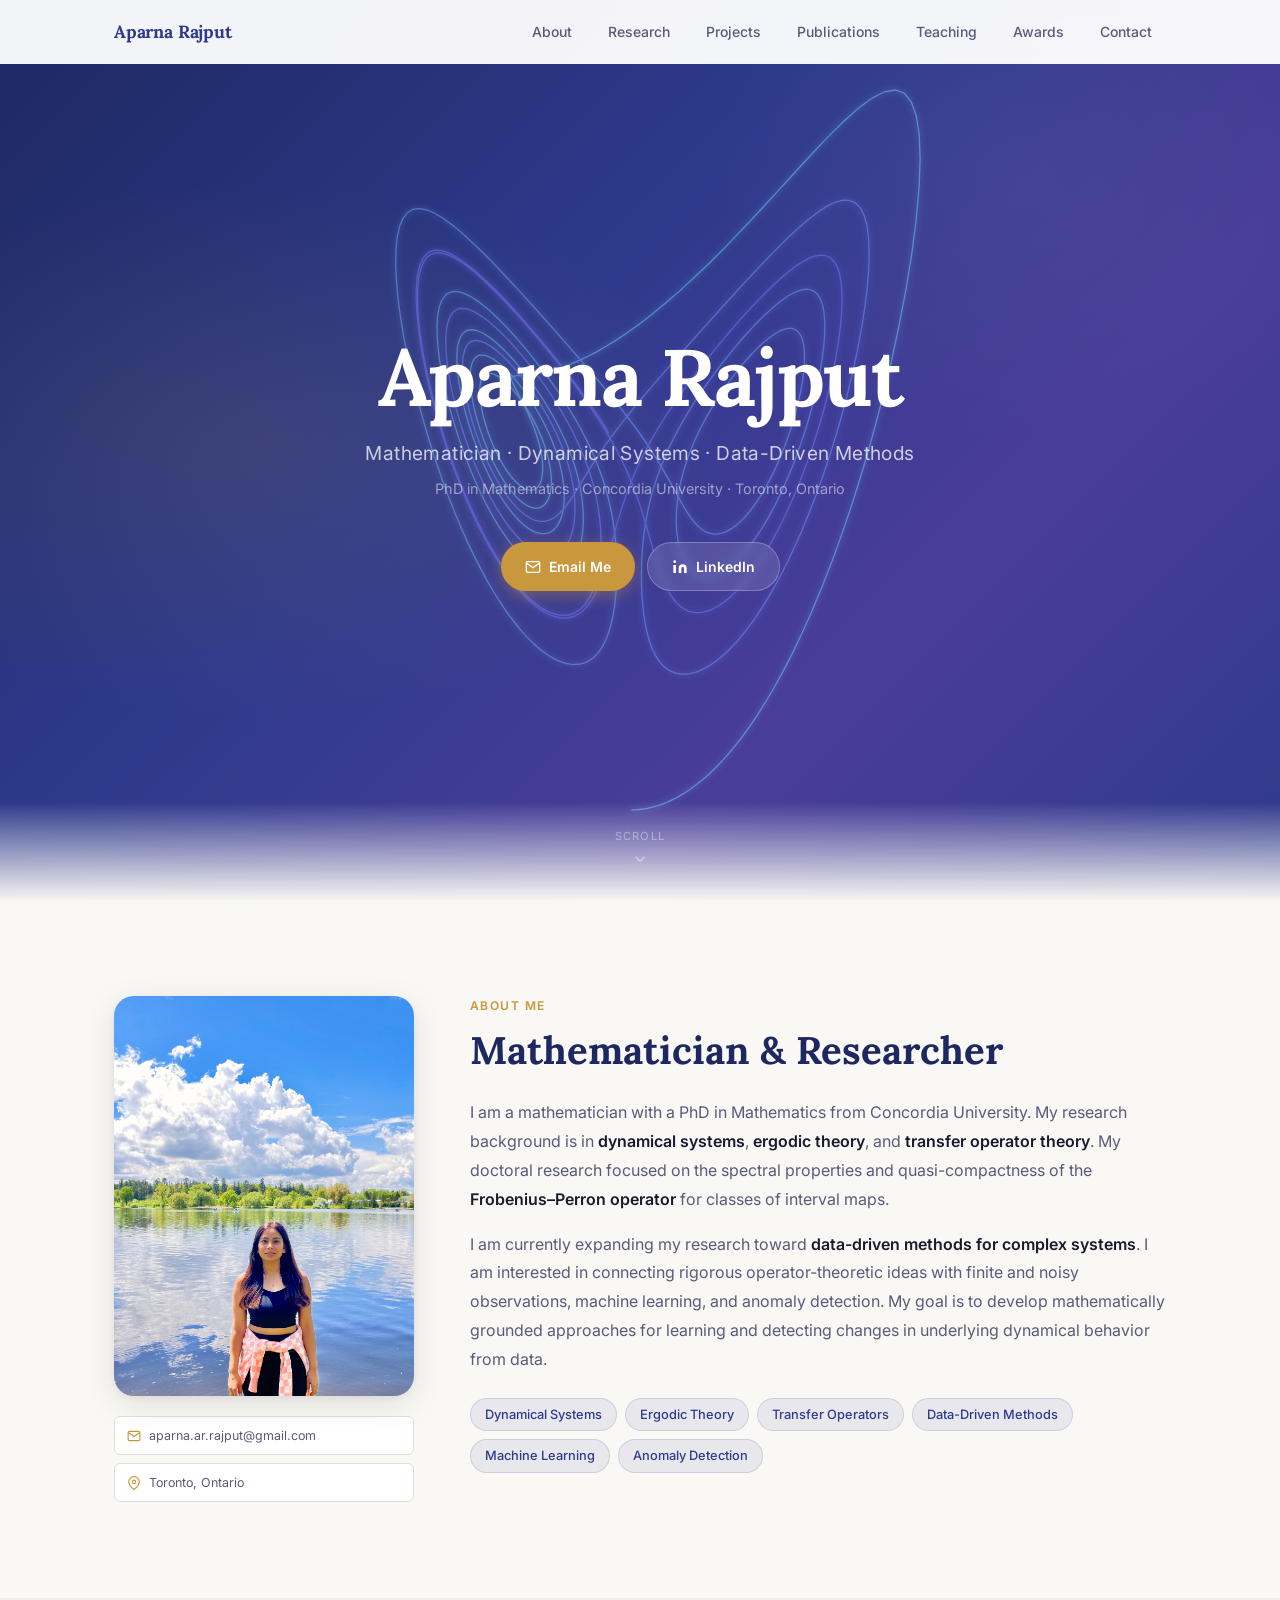
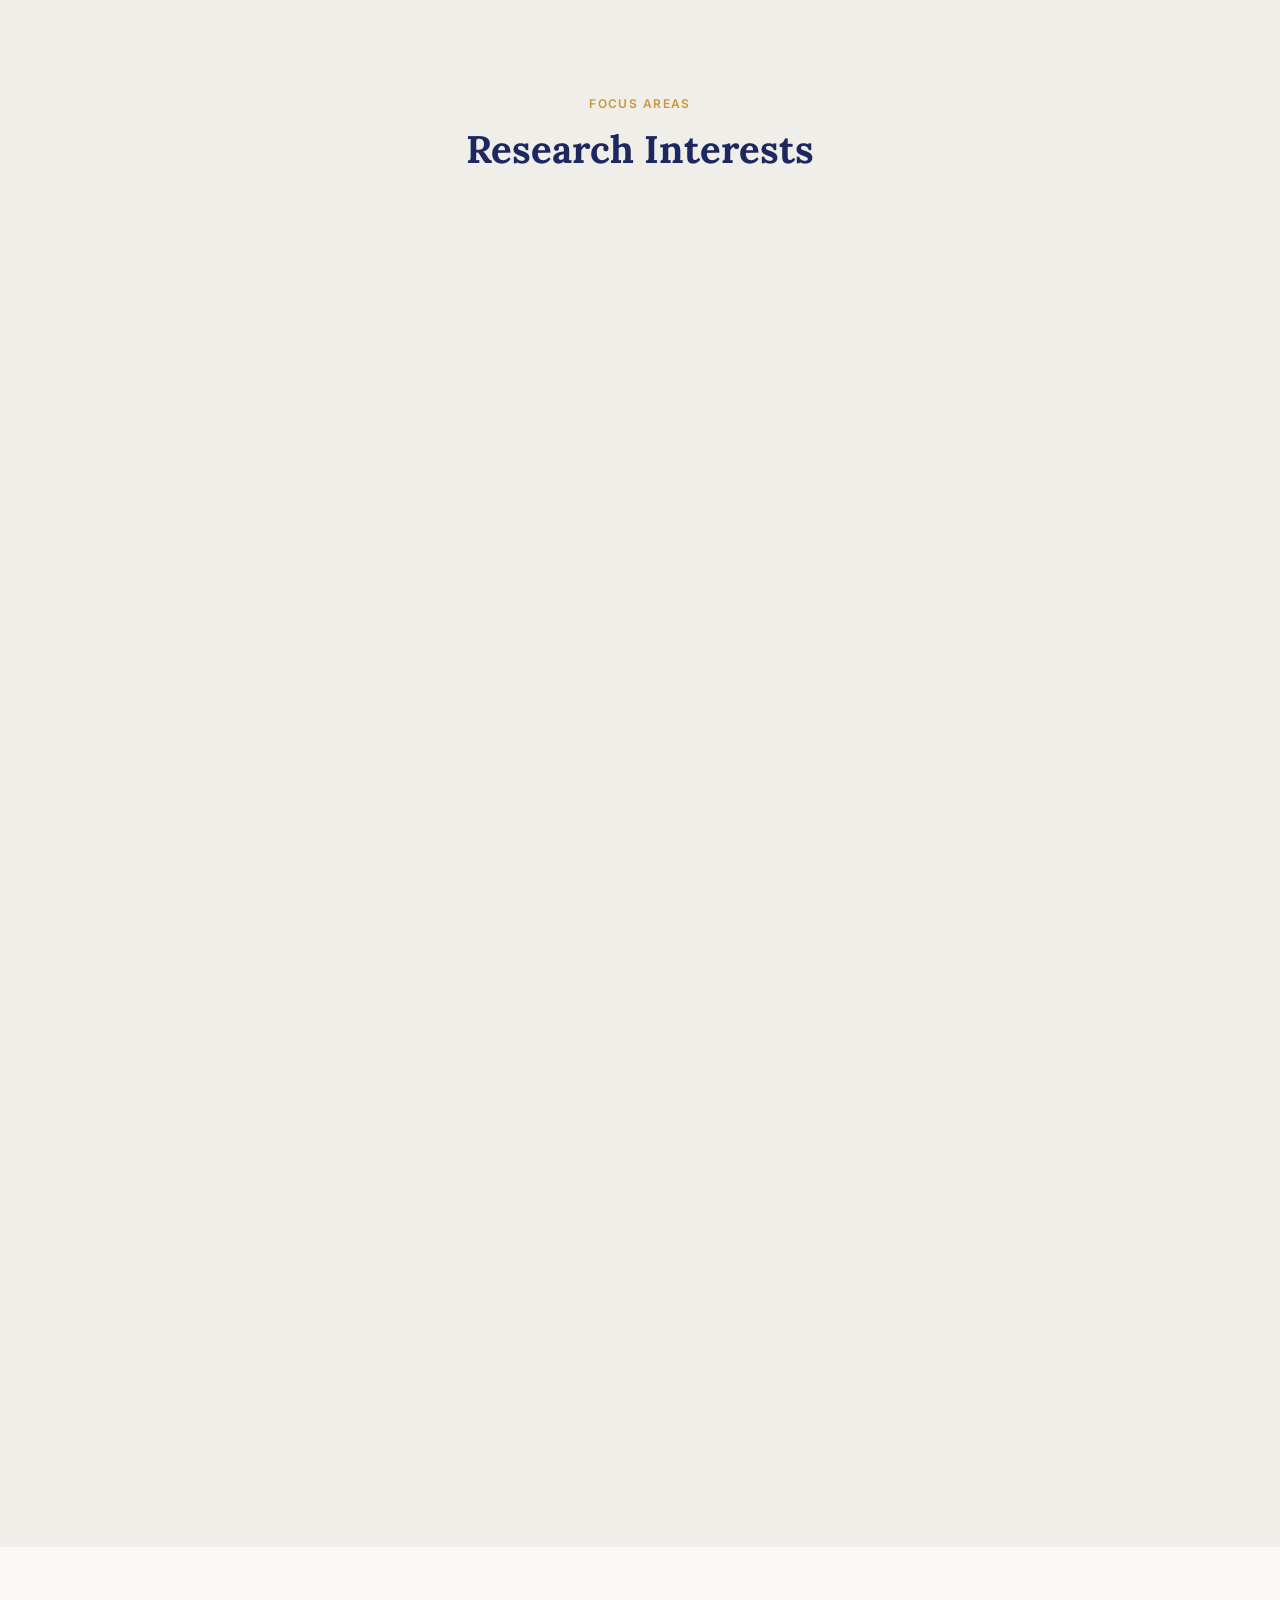
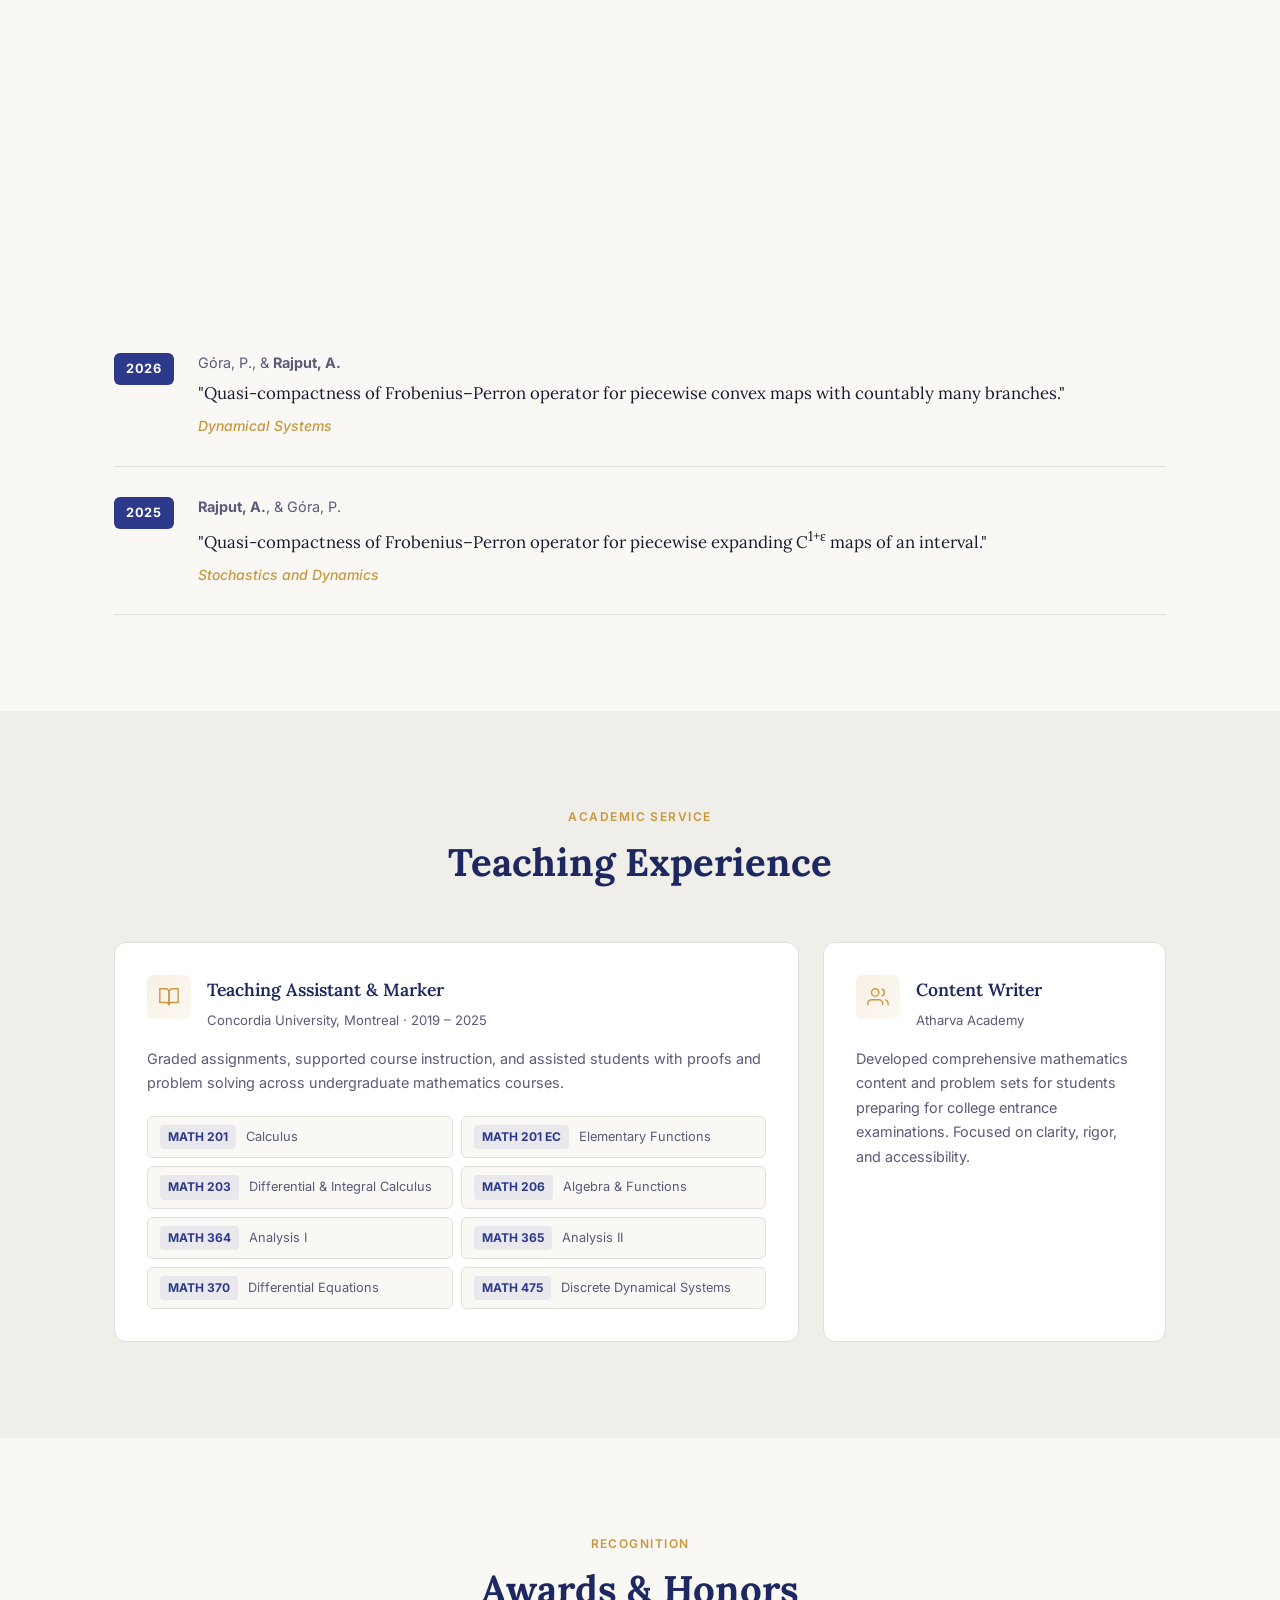
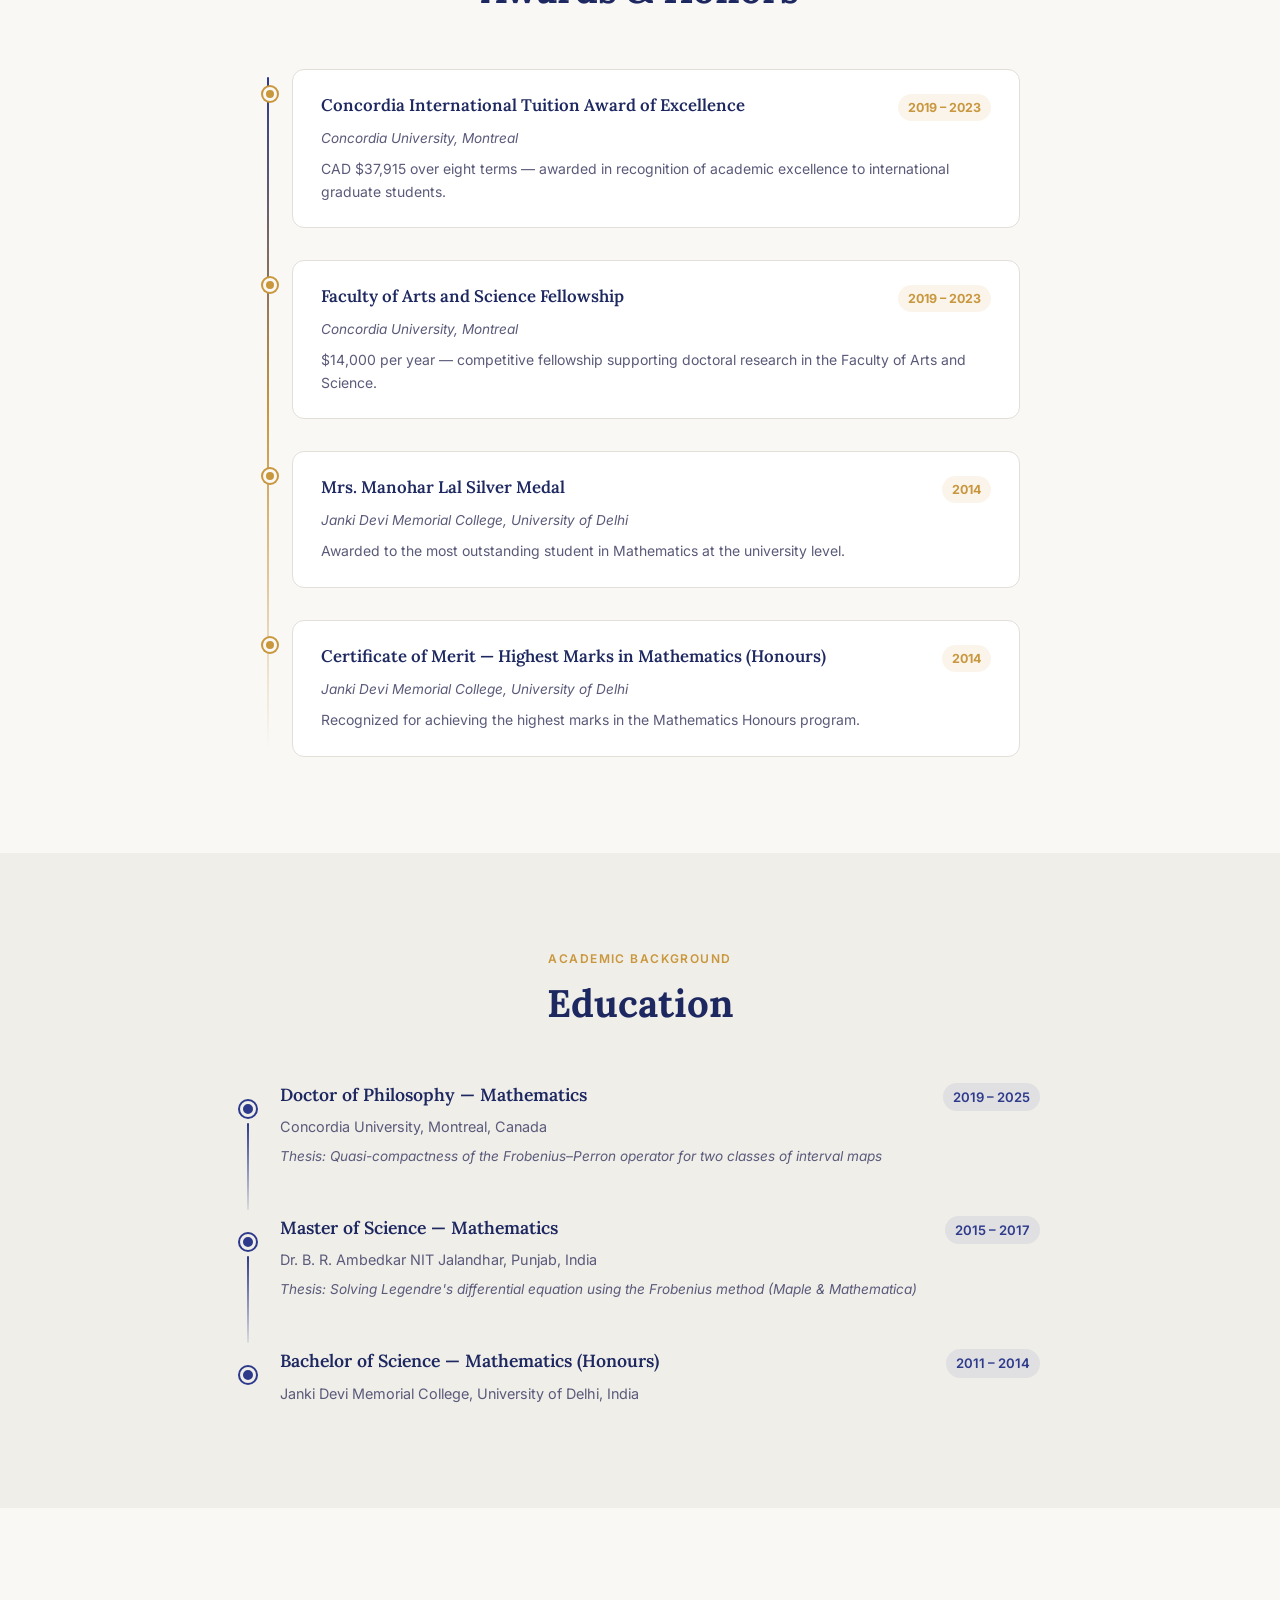
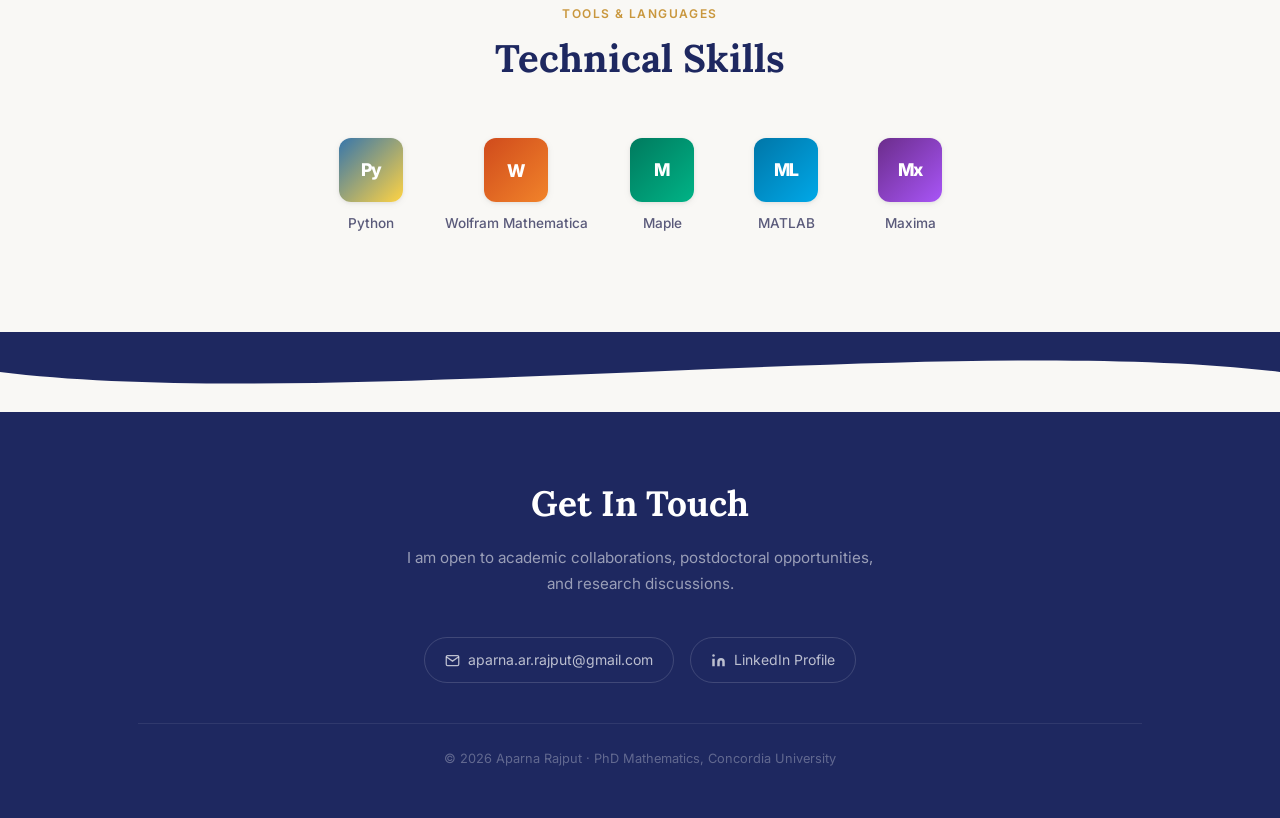
==== commit 407568a2: "Update personal website content" ====
--- a/index.html
+++ b/index.html
@@ -21,6 +21,7 @@
       <ul class="nav-links" id="navLinks">
         <li><a href="#about">About</a></li>
         <li><a href="#research">Research</a></li>
+        <li><a href="#projects">Projects</a></li>
         <li><a href="#publications">Publications</a></li>
         <li><a href="#teaching">Teaching</a></li>
         <li><a href="#awards">Awards</a></li>
@@ -35,8 +36,8 @@
     <canvas id="lorenz-canvas" aria-hidden="true"></canvas>
     <div class="hero-content">    
       <h1 class="hero-name">Aparna Rajput</h1>
-      <p class="hero-subtitle">Ergodic Theory &amp; Dynamical Systems</p>
-      <p class="hero-institution">Concordia University, Montreal · Toronto, Ontario</p>
+      <p class="hero-subtitle">Mathematician · Dynamical Systems · Data-Driven Methods</p>
+      <p class="hero-institution">PhD in Mathematics · Concordia University · Toronto, Ontario</p>
       <div class="hero-actions">
         <a href="mailto:aparna.ar.rajput@gmail.com" class="btn btn-primary">
           <svg viewBox="0 0 24 24" fill="none" stroke="currentColor" stroke-width="2"><path d="M4 4h16c1.1 0 2 .9 2 2v12c0 1.1-.9 2-2 2H4c-1.1 0-2-.9-2-2V6c0-1.1.9-2 2-2z"/><polyline points="22,6 12,13 2,6"/></svg>
@@ -78,18 +79,18 @@
           <div class="section-label">About Me</div>
           <h2 class="section-title">Mathematician &amp; Researcher</h2>
           <p class="about-bio">
-            I am a PhD graduate in Mathematics from Concordia University, Montreal, where I specialized in <strong>ergodic theory</strong> and the operator-theoretic analysis of dynamical systems. My doctoral research, supervised within the Department of Mathematics and Statistics, focused on establishing the quasi-compactness of the <strong>Frobenius–Perron transfer operator</strong> for families of interval maps.
+            I am a mathematician with a PhD in Mathematics from Concordia University. My research background is in <strong>dynamical systems</strong>, <strong>ergodic theory</strong>, and <strong>transfer operator theory</strong>. My doctoral research focused on the spectral properties and quasi-compactness of the <strong>Frobenius–Perron operator</strong> for classes of interval maps.
           </p>
           <p class="about-bio">
-            My work lies at the intersection of <strong>analysis, probability, and mathematical physics</strong> — studying how probability distributions evolve under repeated transformations, and under what conditions these systems exhibit predictable long-term statistical behavior. I am particularly interested in connections between classical ergodic theory and modern data-driven and statistical modeling approaches.
+            I am currently expanding my research toward <strong>data-driven methods for complex systems</strong>. I am interested in connecting rigorous operator-theoretic ideas with finite and noisy observations, machine learning, and anomaly detection. My goal is to develop mathematically grounded approaches for learning and detecting changes in underlying dynamical behavior from data.
           </p>
           <div class="keyword-tags">
+            <span class="tag">Dynamical Systems</span>
             <span class="tag">Ergodic Theory</span>
-            <span class="tag">Dynamical Systems</span>
             <span class="tag">Transfer Operators</span>
-            <span class="tag">Interval Maps</span>
-            <span class="tag">ACIMs</span>
-            <span class="tag">Mathematical Analysis</span>
+            <span class="tag">Data-Driven Methods</span>
+            <span class="tag">Machine Learning</span>
+            <span class="tag">Anomaly Detection</span>
           </div>
         </div>
       </div>
@@ -150,6 +151,24 @@
     </div>
   </section>
 
+  <!-- ======= PROJECTS ======= -->
+  <section class="section section-alt" id="projects">
+    <div class="container">
+      <div class="section-header">
+        <div class="section-label">Selected Work</div>
+        <h2 class="section-title">Projects</h2>
+      </div>
+      <div class="research-grid">
+        <div class="research-card">
+          <div class="research-icon">↗</div>
+          <h3>Operator-Based Anomaly Detection</h3>
+          <p>A research-oriented Python project that develops an operator-theoretic approach to anomaly detection in time-series data. The method estimates empirical transition operators from observations and detects changes in underlying dynamics through changes in estimated invariant distributions.</p>
+          <p><a href="https://github.com/aparnaarrajput/operator-anomaly-detection" target="_blank" rel="noopener">View project on GitHub →</a></p>
+        </div>
+      </div>
+    </div>
+  </section>
+
   <!-- ======= PUBLICATIONS ======= -->
   <section class="section" id="publications">
     <div class="container">
@@ -158,6 +177,15 @@
         <h2 class="section-title">Publications</h2>
       </div>
       <div class="publications-list">
+
+        <div class="publication-item">
+          <div class="pub-year-badge">2026</div>
+          <div class="pub-content">
+            <p class="pub-authors"><strong>Rajput, A.</strong></p>
+            <p class="pub-title">"Stochastic stability of ACIMs for piecewise expanding maps."</p>
+            <p class="pub-journal"><em>Submitted</em></p>
+          </div>
+        </div>
 
         <div class="publication-item">
           <div class="pub-year-badge">2026</div>
@@ -421,7 +449,7 @@
           </a>
         </div>
         <div class="footer-divider"></div>
-        <p class="footer-copy">&copy; 2025 Aparna Rajput · PhD Mathematics, Concordia University</p>
+        <p class="footer-copy">&copy; 2026 Aparna Rajput · PhD Mathematics, Concordia University</p>
       </div>
     </div>
   </footer>
--- a/style.css
+++ b/style.css
@@ -323,21 +323,18 @@
 }
 .photo-frame {
   position: relative;
+  width: 100%;
+  aspect-ratio: 3 / 4;
   border-radius: var(--radius-lg);
   overflow: hidden;
-  aspect-ratio: 3/4;
   background: var(--color-bg-alt);
   box-shadow: var(--shadow-lg);
-  /* Force GPU layer — prevents border-radius compositing blur */
   transform: translateZ(0);
   -webkit-transform: translateZ(0);
-  /* Crisp subpixel rendering */
   -webkit-backface-visibility: hidden;
   backface-visibility: hidden;
 }
 .profile-photo {
-  /* Absolute fill ensures object-fit works even when parent height
-     comes only from aspect-ratio (avoids stretch in some browsers) */
   position: absolute;
   inset: 0;
   width: 100%;
@@ -871,12 +868,9 @@
   }
   .about-photo-col {
     display: grid;
-    grid-template-columns: 200px 1fr;
+    grid-template-columns: 220px 1fr;
     gap: 24px;
     align-items: start;
-  }
-  .photo-frame {
-    aspect-ratio: 3/4;
   }
   .contact-pills {
     margin-top: 0;
@@ -906,12 +900,23 @@
   .research-grid {
     grid-template-columns: 1fr;
   }
+
+  /* Mobile about: photo centered on top, contact pills below, then bio */
   .about-photo-col {
-    grid-template-columns: 1fr;
+    display: flex;
+    flex-direction: column;
+    align-items: center;
+    gap: 16px;
   }
   .photo-frame {
-    max-width: 240px;
-    margin: 0 auto;
+    width: 100%;
+    max-width: 280px;
+    /* aspect-ratio: 3/4 inherited — at 280px wide → 373px tall */
+  }
+  .contact-pills {
+    width: 100%;
+    max-width: 280px;
+    margin-top: 0;
   }
 
   .hero-actions { flex-direction: column; align-items: center; }
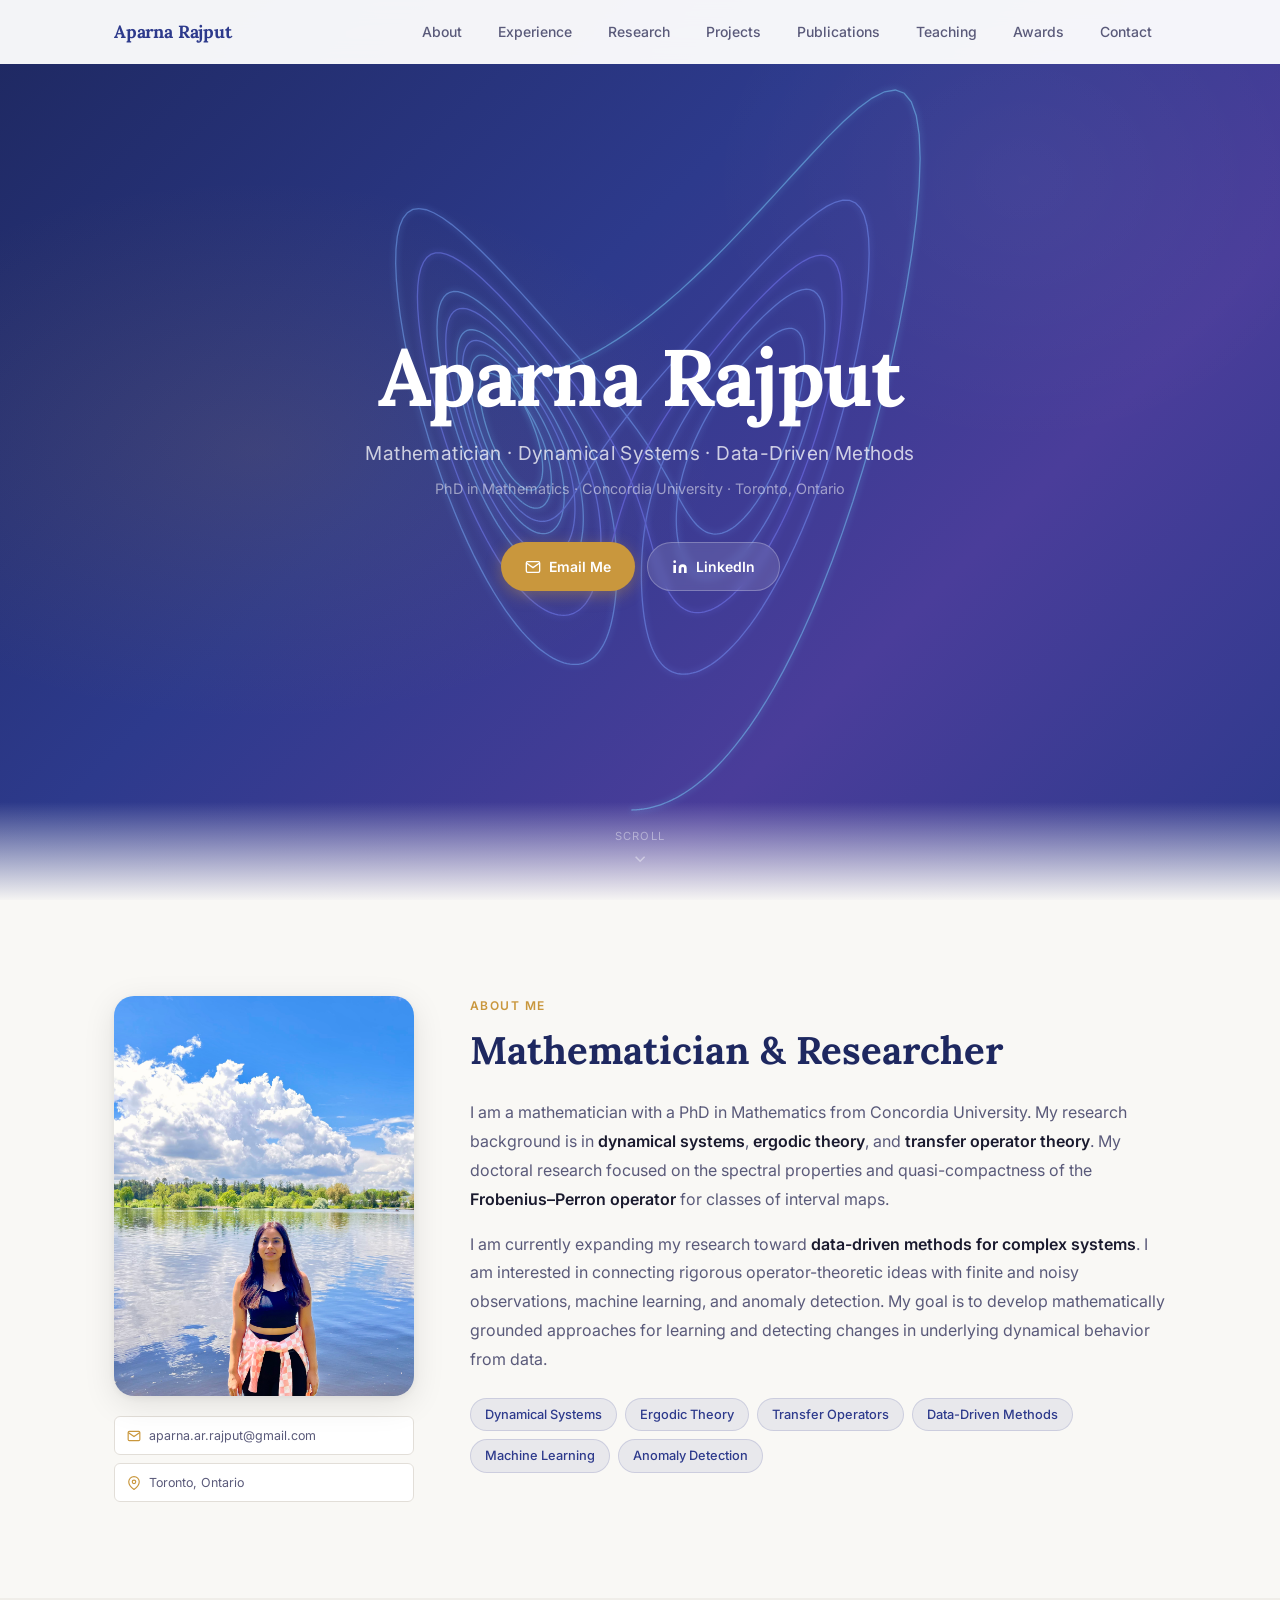
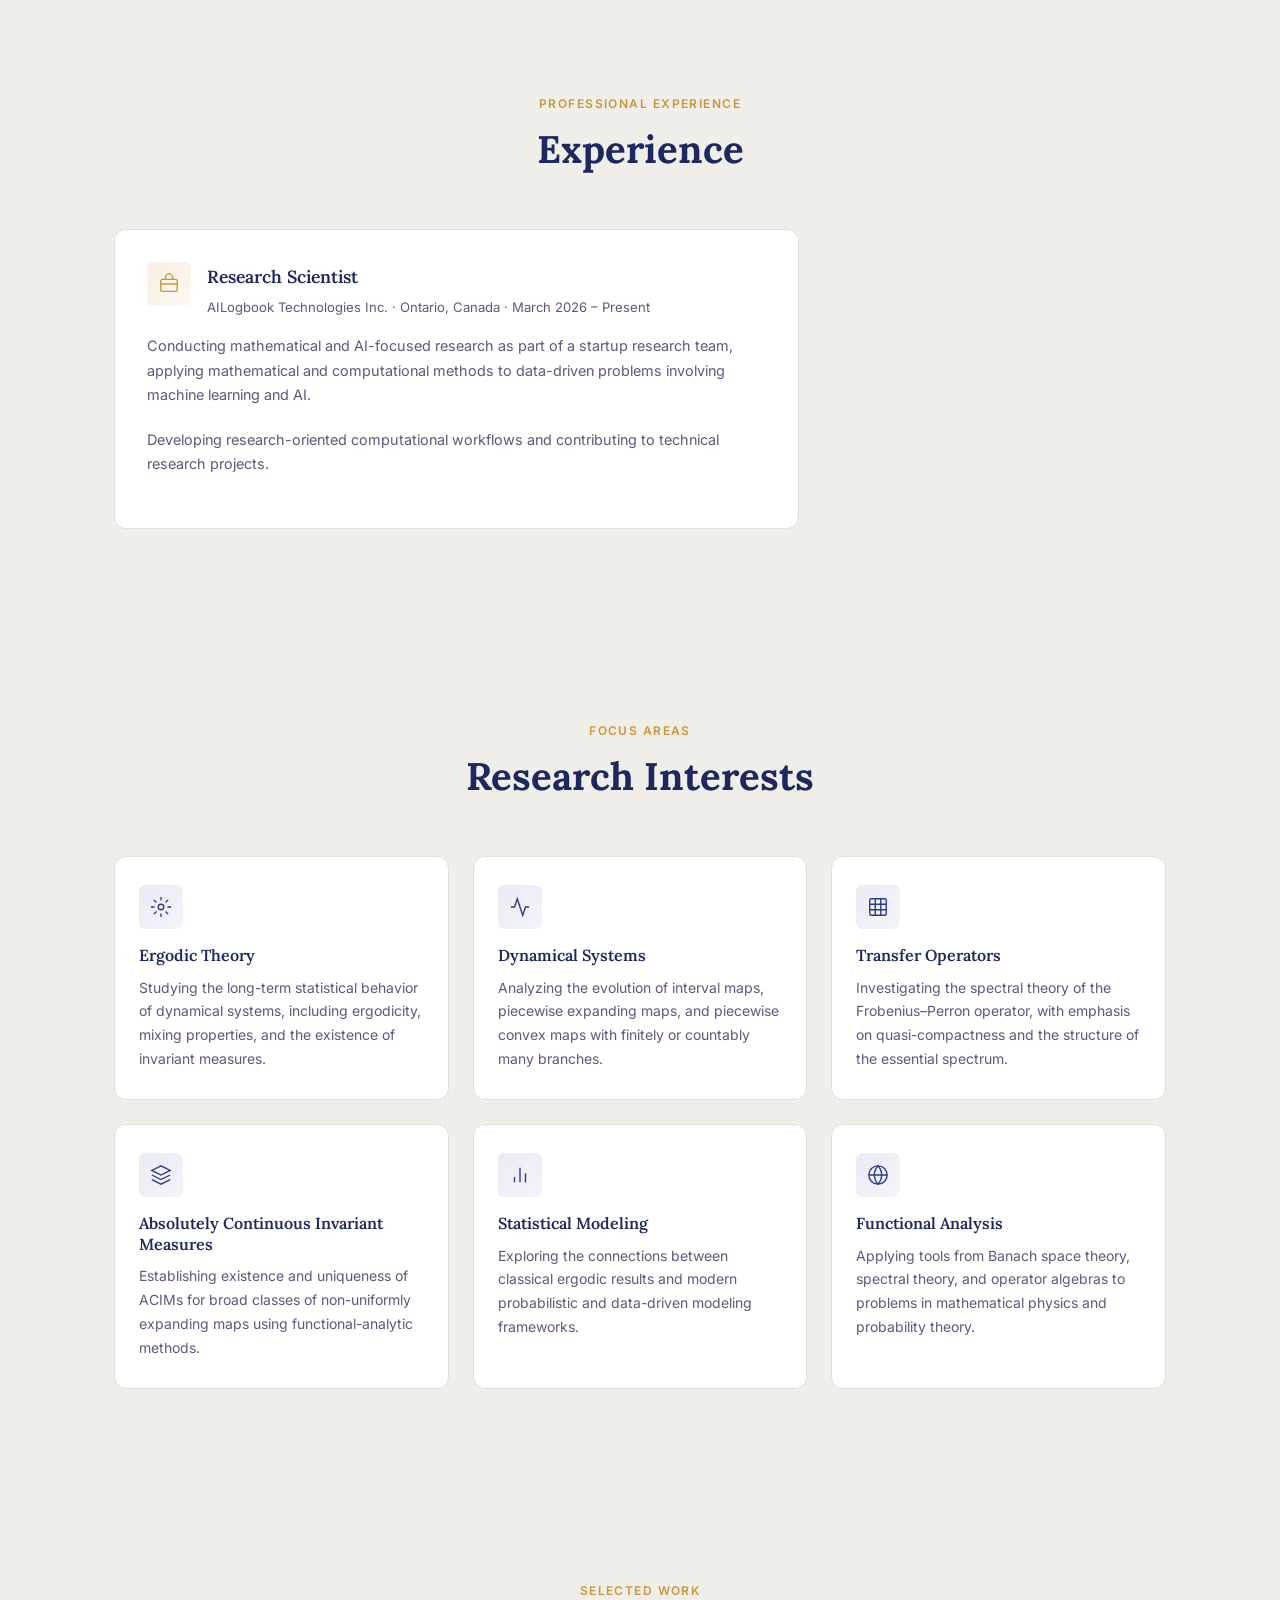
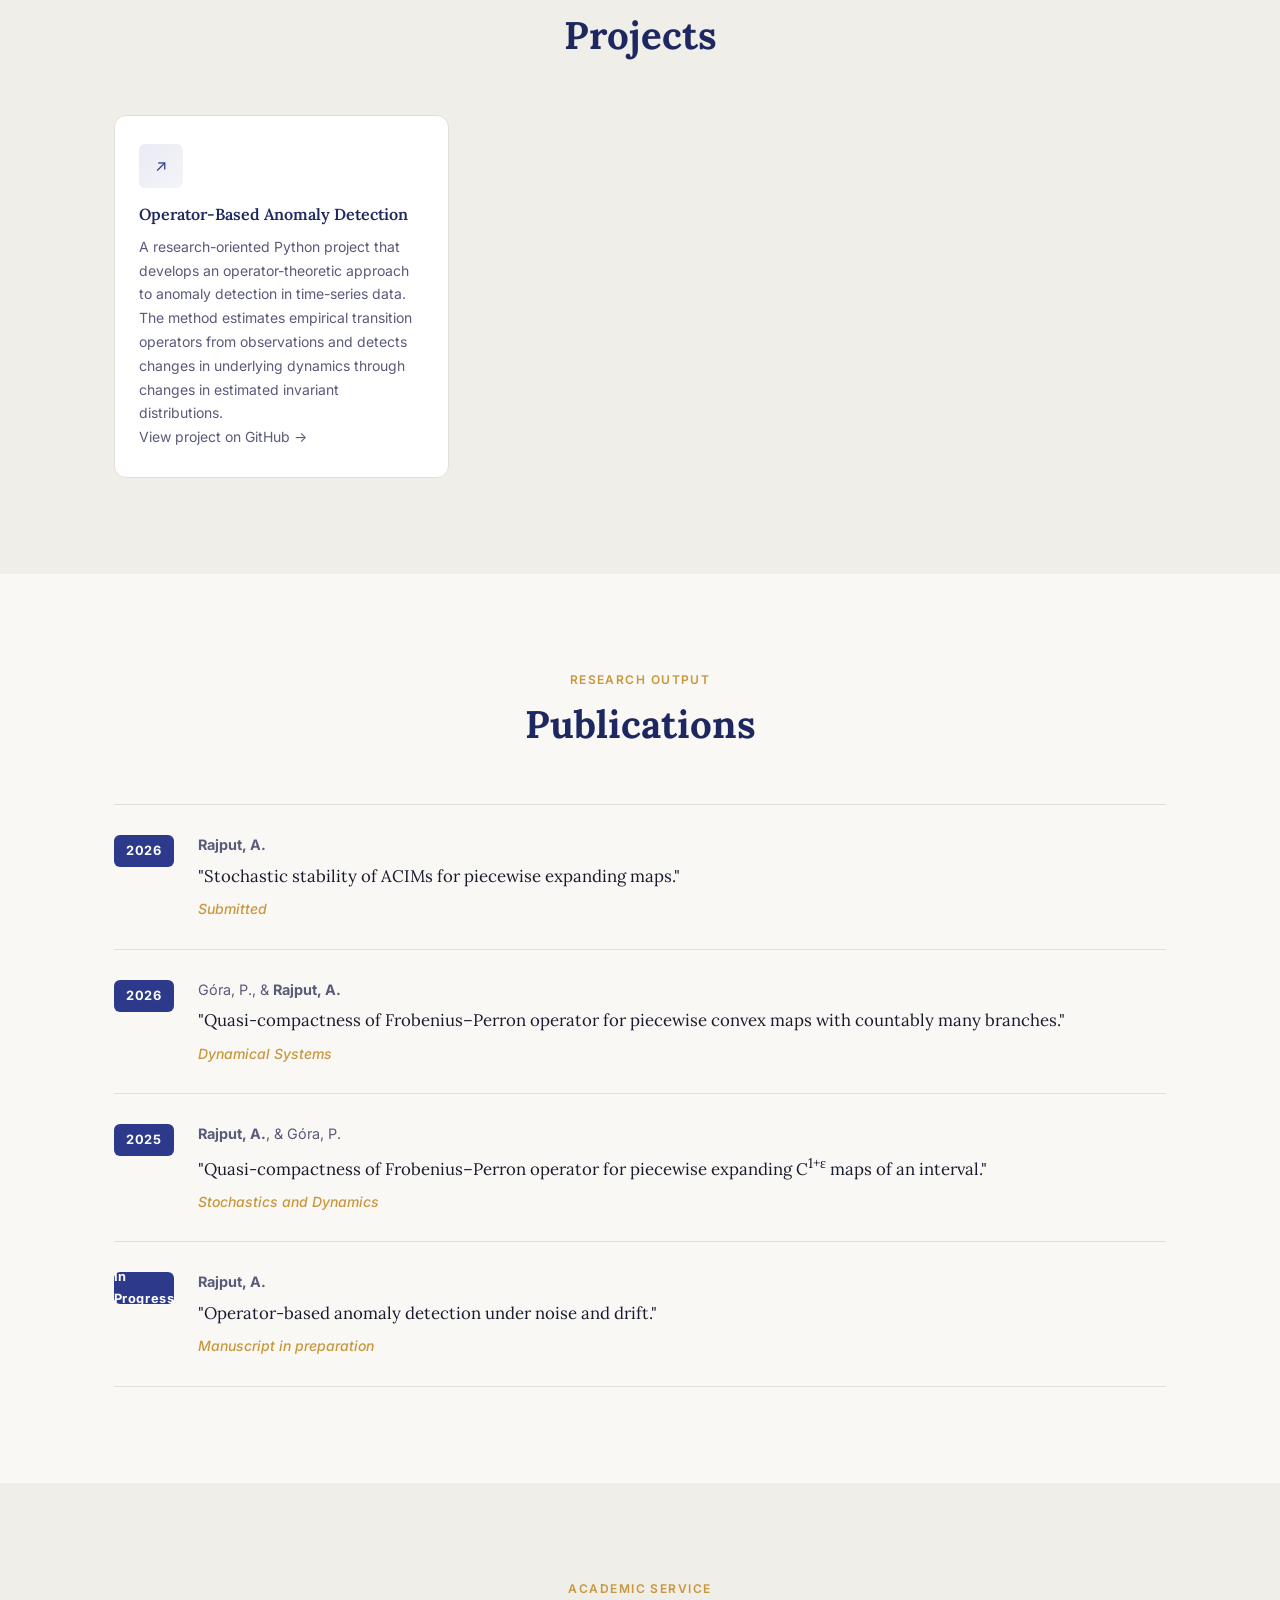
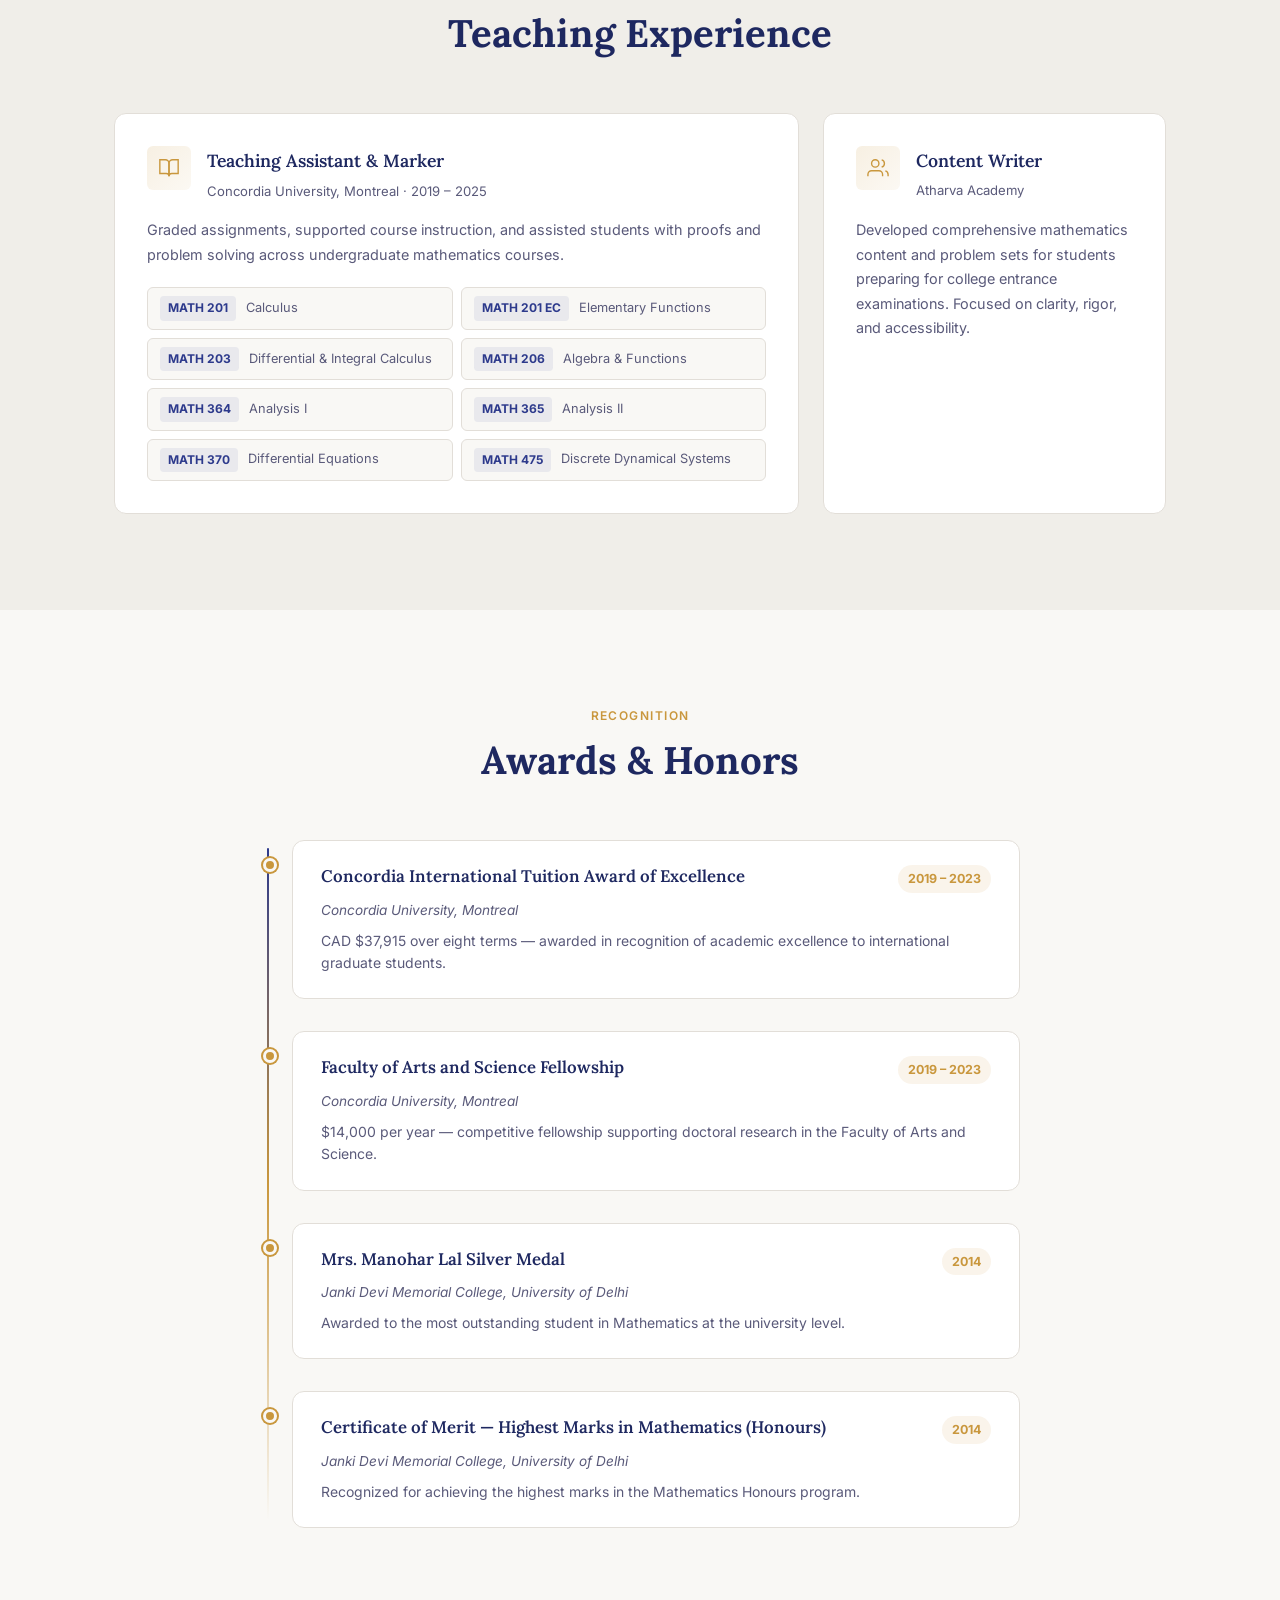
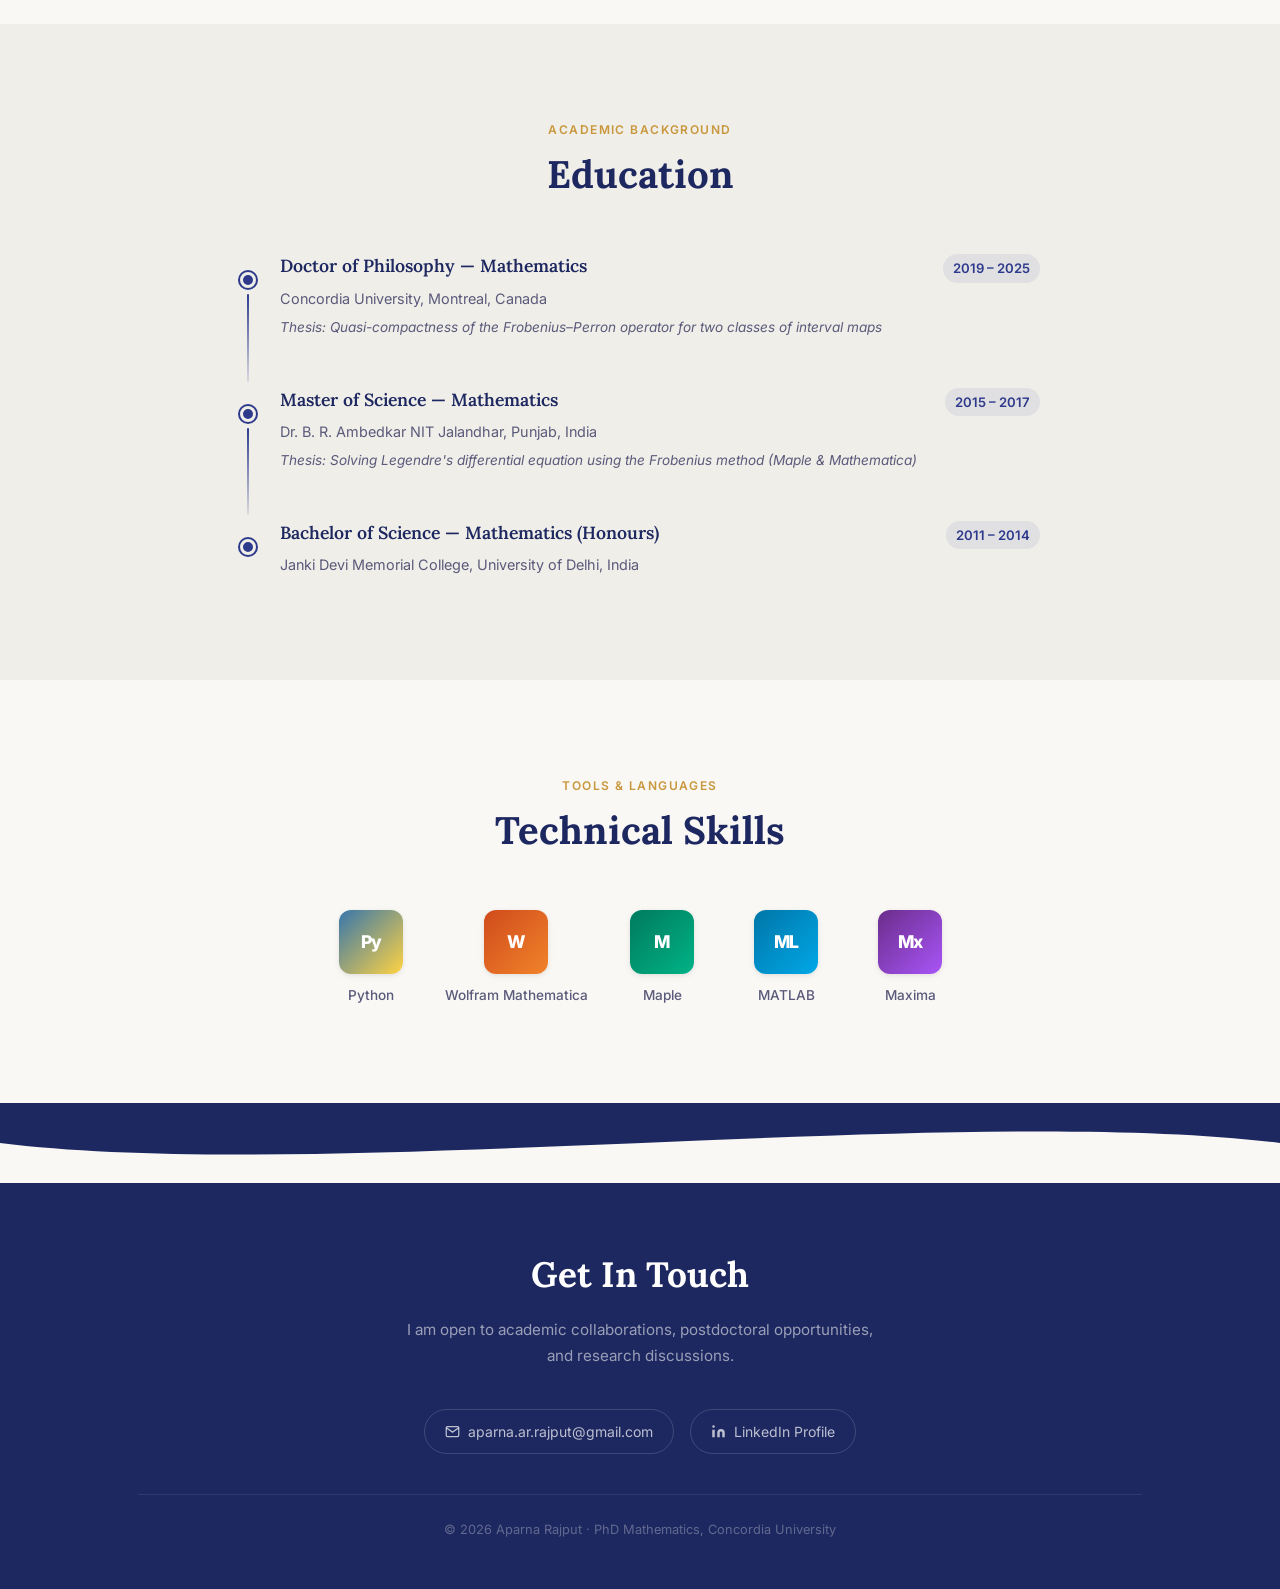
==== commit a04ccbbf: "Add experience and complete publications" ====
--- a/index.html
+++ b/index.html
@@ -20,6 +20,7 @@
       </button>
       <ul class="nav-links" id="navLinks">
         <li><a href="#about">About</a></li>
+        <li><a href="#experience">Experience</a></li>
         <li><a href="#research">Research</a></li>
         <li><a href="#projects">Projects</a></li>
         <li><a href="#publications">Publications</a></li>
@@ -97,6 +98,32 @@
     </div>
   </section>
 
+
+  <!-- ======= EXPERIENCE ======= -->
+  <section class="section section-alt" id="experience">
+    <div class="container">
+      <div class="section-header">
+        <div class="section-label">Professional Experience</div>
+        <h2 class="section-title">Experience</h2>
+      </div>
+      <div class="teaching-grid">
+        <div class="teaching-block">
+          <div class="teaching-header">
+            <div class="teaching-icon">
+              <svg viewBox="0 0 24 24" fill="none" stroke="currentColor" stroke-width="1.5"><rect x="3" y="7" width="18" height="13" rx="2"/><path d="M8 7V5a4 4 0 018 0v2M3 12h18"/></svg>
+            </div>
+            <div>
+              <h3>Research Scientist</h3>
+              <p class="teaching-institution">AILogbook Technologies Inc. · Ontario, Canada · March 2026 – Present</p>
+            </div>
+          </div>
+          <p class="teaching-desc">Conducting mathematical and AI-focused research as part of a startup research team, applying mathematical and computational methods to data-driven problems involving machine learning and AI.</p>
+          <p class="teaching-desc">Developing research-oriented computational workflows and contributing to technical research projects.</p>
+        </div>
+      </div>
+    </div>
+  </section>
+
   <!-- ======= RESEARCH INTERESTS ======= -->
   <section class="section section-alt" id="research">
     <div class="container">
@@ -202,6 +229,16 @@
             <p class="pub-authors"><strong>Rajput, A.</strong>, &amp; Góra, P.</p>
             <p class="pub-title">"Quasi-compactness of Frobenius–Perron operator for piecewise expanding C<sup>1+ε</sup> maps of an interval."</p>
             <p class="pub-journal"><em>Stochastics and Dynamics</em></p>
+          </div>
+        </div>
+
+
+        <div class="publication-item">
+          <div class="pub-year-badge">In Progress</div>
+          <div class="pub-content">
+            <p class="pub-authors"><strong>Rajput, A.</strong></p>
+            <p class="pub-title">"Operator-based anomaly detection under noise and drift."</p>
+            <p class="pub-journal"><em>Manuscript in preparation</em></p>
           </div>
         </div>
 
